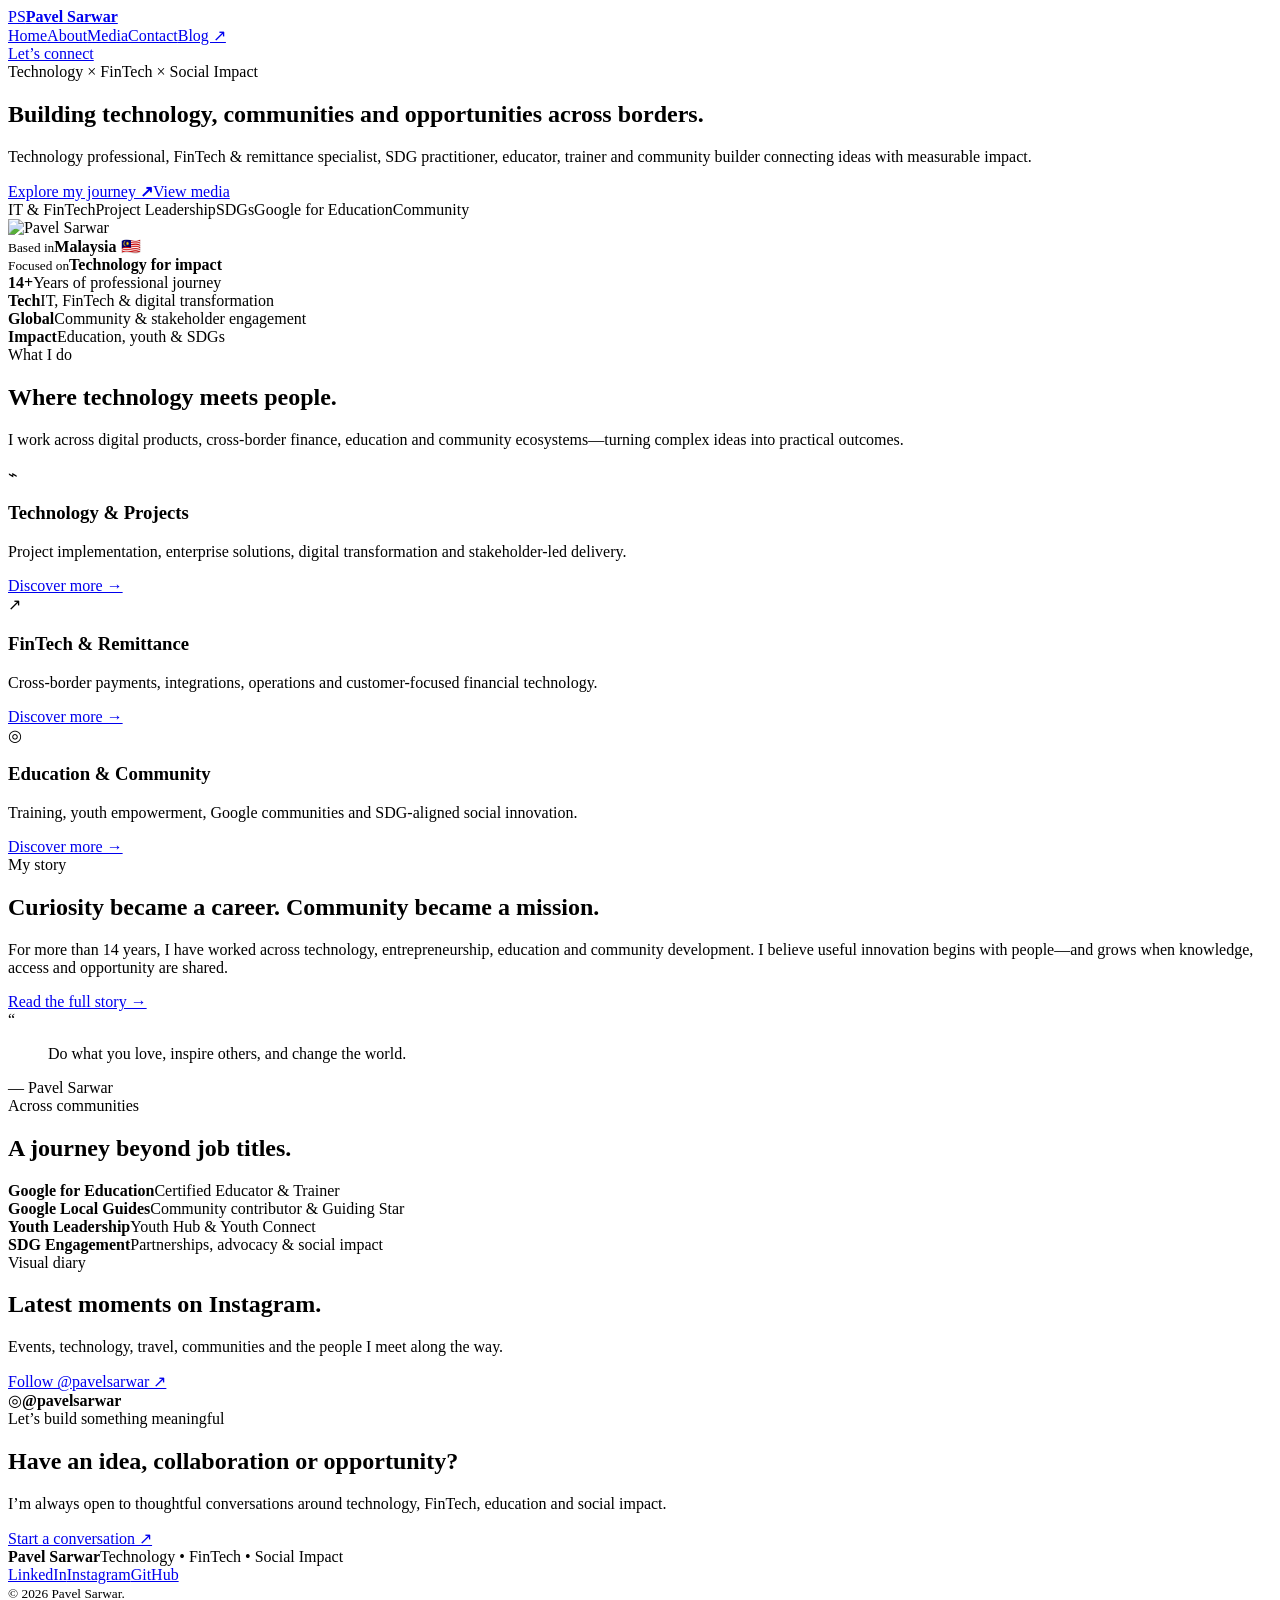
==== index.html @ ccfbad53 "Build modern personal website homepage" ====
<!doctype html><html lang="en"><head><meta charset="utf-8"><meta name="viewport" content="width=device-width,initial-scale=1,viewport-fit=cover"><meta name="theme-color" content="#07111f"><title>Pavel Sarwar — Technology, FinTech & Social Impact</title><meta name="description" content="Pavel Sarwar — technology professional, FinTech and remittance specialist, SDG practitioner, educator, trainer and community builder."><link rel="manifest" href="manifest.webmanifest"><link rel="stylesheet" href="assets/style.css"><link rel="preconnect" href="https://fonts.googleapis.com"><link rel="preconnect" href="https://fonts.gstatic.com" crossorigin><link href="https://fonts.googleapis.com/css2?family=Inter:wght@400;500;600;700;800&family=Space+Grotesk:wght@500;600;700&display=swap" rel="stylesheet"></head><body><div class="orb orb-a"></div><div class="orb orb-b"></div><header class="topbar"><a class="brand" href="index.html"><span>PS</span><b>Pavel Sarwar</b></a><nav class="desktop-nav"><a class="active" href="index.html">Home</a><a href="about.html">About</a><a href="media.html">Media</a><a href="contact.html">Contact</a><a target="_blank" rel="noreferrer" href="https://www.localguidesconnect.com/t5/user/viewprofilepage/user-id/323">Blog ↗</a></nav><a class="mini-cta" href="contact.html">Let’s connect</a></header><main><section class="hero wrap"><div class="hero-copy"><div class="eyebrow"><i></i> Technology × FinTech × Social Impact</div><h1>Building technology, <span>communities</span> and opportunities across borders.</h1><p class="lead">Technology professional, FinTech & remittance specialist, SDG practitioner, educator, trainer and community builder connecting ideas with measurable impact.</p><div class="hero-actions"><a class="btn primary" href="about.html">Explore my journey <b>↗</b></a><a class="btn ghost" href="media.html">View media</a></div><div class="chips"><span>IT & FinTech</span><span>Project Leadership</span><span>SDGs</span><span>Google for Education</span><span>Community</span></div></div><div class="hero-visual"><div class="photo-shell"><img src="https://www.pavelsarwar.com/wp-content/uploads/2025/06/Pavel.png" alt="Pavel Sarwar"><div class="float-card fc-one"><small>Based in</small><strong>Malaysia 🇲🇾</strong></div><div class="float-card fc-two"><small>Focused on</small><strong>Technology for impact</strong></div></div></div></section><section class="stats wrap reveal"><div><strong>14+</strong><span>Years of professional journey</span></div><div><strong>Tech</strong><span>IT, FinTech & digital transformation</span></div><div><strong>Global</strong><span>Community & stakeholder engagement</span></div><div><strong>Impact</strong><span>Education, youth & SDGs</span></div></section><section class="section wrap reveal"><div class="section-head"><div><span class="kicker">What I do</span><h2>Where technology meets people.</h2></div><p>I work across digital products, cross-border finance, education and community ecosystems—turning complex ideas into practical outcomes.</p></div><div class="cards"><article class="card"><div class="icon">⌁</div><h3>Technology & Projects</h3><p>Project implementation, enterprise solutions, digital transformation and stakeholder-led delivery.</p><a href="about.html">Discover more →</a></article><article class="card"><div class="icon">↗</div><h3>FinTech & Remittance</h3><p>Cross-border payments, integrations, operations and customer-focused financial technology.</p><a href="about.html">Discover more →</a></article><article class="card"><div class="icon">◎</div><h3>Education & Community</h3><p>Training, youth empowerment, Google communities and SDG-aligned social innovation.</p><a href="about.html">Discover more →</a></article></div></section><section class="section split wrap reveal"><div class="story-card"><span class="kicker">My story</span><h2>Curiosity became a career. Community became a mission.</h2><p>For more than 14 years, I have worked across technology, entrepreneurship, education and community development. I believe useful innovation begins with people—and grows when knowledge, access and opportunity are shared.</p><a class="text-link" href="about.html">Read the full story →</a></div><div class="quote-card"><div class="quote-mark">“</div><blockquote>Do what you love, inspire others, and change the world.</blockquote><span>— Pavel Sarwar</span></div></section><section class="section wrap reveal"><div class="section-head"><div><span class="kicker">Across communities</span><h2>A journey beyond job titles.</h2></div></div><div class="journey-grid"><div><b>Google for Education</b><span>Certified Educator & Trainer</span></div><div><b>Google Local Guides</b><span>Community contributor & Guiding Star</span></div><div><b>Youth Leadership</b><span>Youth Hub & Youth Connect</span></div><div><b>SDG Engagement</b><span>Partnerships, advocacy & social impact</span></div></div></section><section class="section wrap reveal"><div class="instagram-card"><div><span class="kicker">Visual diary</span><h2>Latest moments on Instagram.</h2><p>Events, technology, travel, communities and the people I meet along the way.</p><a class="btn primary" target="_blank" rel="noreferrer" href="https://www.instagram.com/pavelsarwar/">Follow @pavelsarwar ↗</a></div><div class="ig-art"><span>◎</span><strong>@pavelsarwar</strong></div></div></section><section class="cta wrap reveal"><span class="kicker">Let’s build something meaningful</span><h2>Have an idea, collaboration or opportunity?</h2><p>I’m always open to thoughtful conversations around technology, FinTech, education and social impact.</p><a class="btn light" href="contact.html">Start a conversation ↗</a></section></main><footer><div class="wrap footer-inner"><div><b>Pavel Sarwar</b><span>Technology • FinTech • Social Impact</span></div><div class="socials"><a href="https://www.linkedin.com/in/pavelsarwar" target="_blank">LinkedIn</a><a href="https://www.instagram.com/pavelsarwar/" target="_blank">Instagram</a><a href="https://github.com/pavelsarwar" target="_blank">GitHub</a></div><small>© <span id="year"></span> Pavel Sarwar.</small></div></footer><nav class="mobile-nav"><a class="active" href="index.html"><span>⌂</span>Home</a><a href="about.html"><span>◉</span>About</a><a href="media.html"><span>▦</span>Media</a><a href="contact.html"><span>✦</span>Contact</a><a target="_blank" href="https://www.localguidesconnect.com/t5/user/viewprofilepage/user-id/323"><span>↗</span>Blog</a></nav><script src="assets/app.js"></script></body></html>
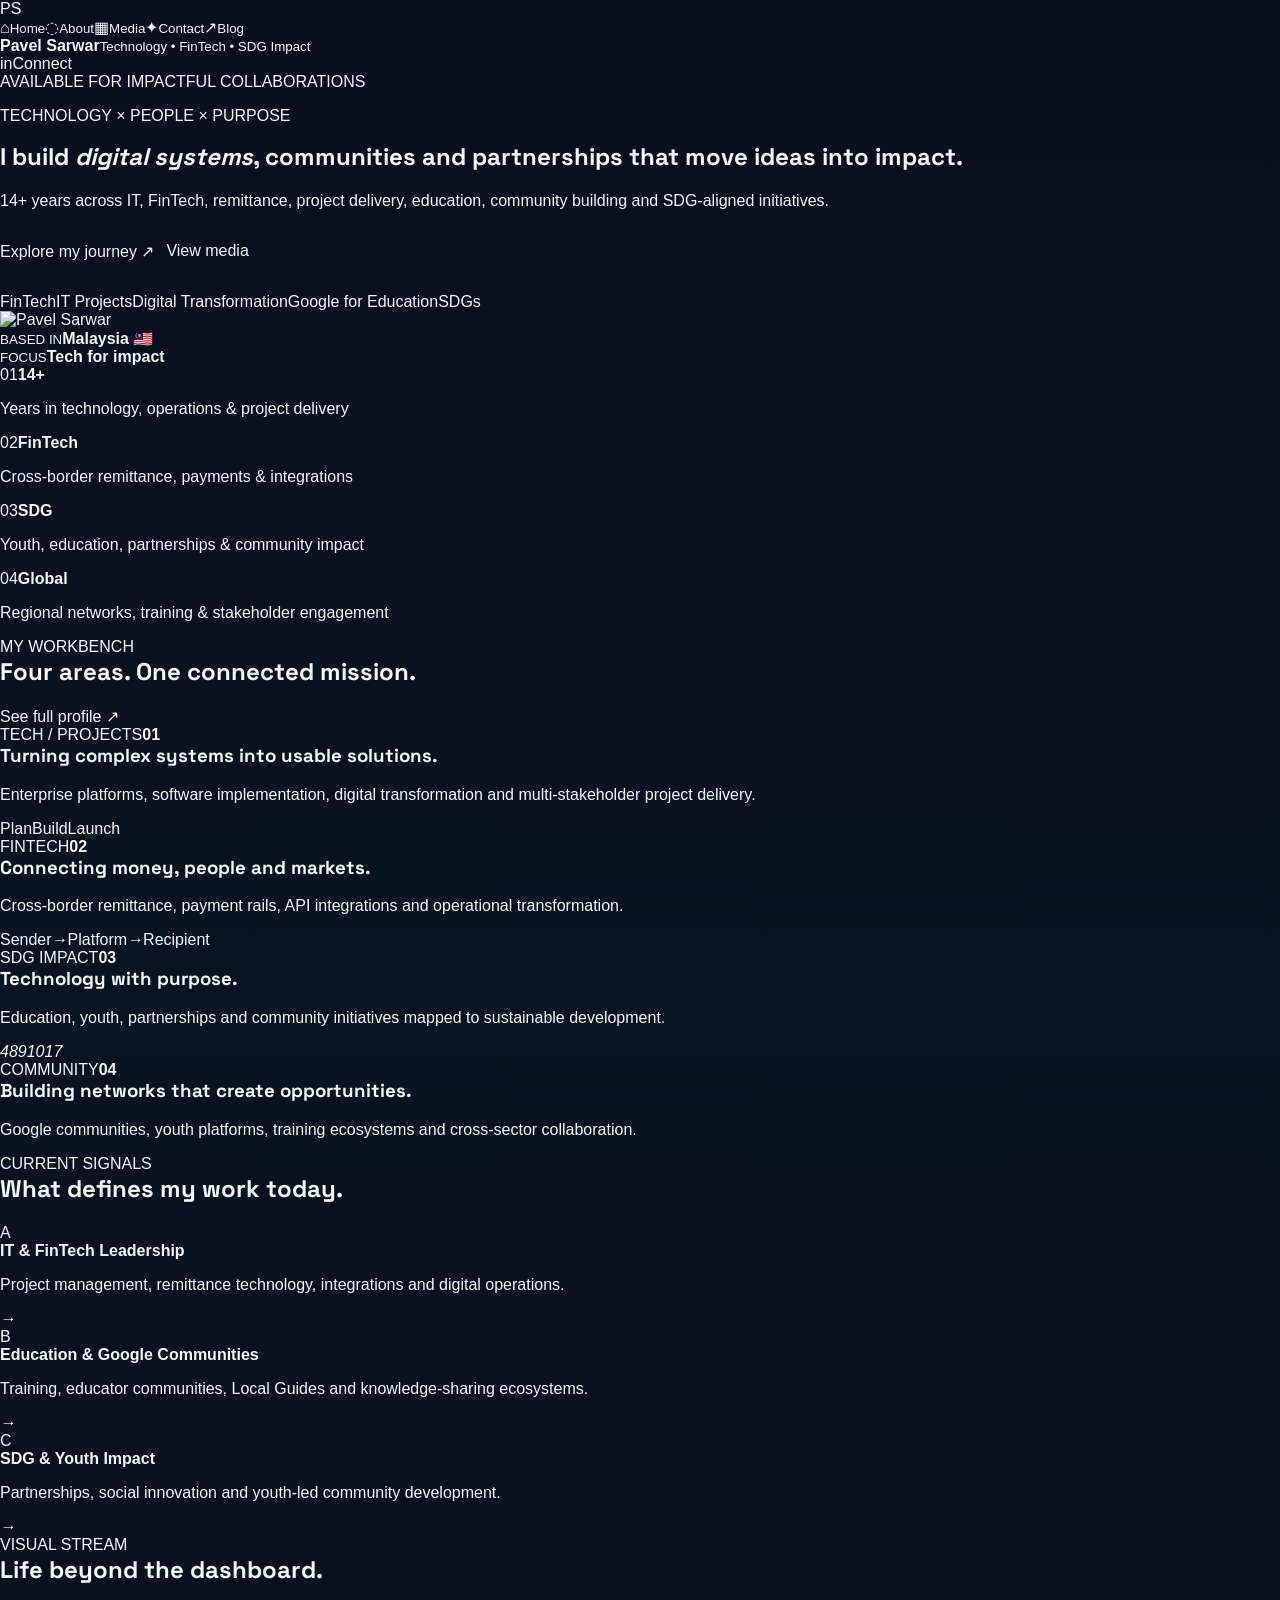
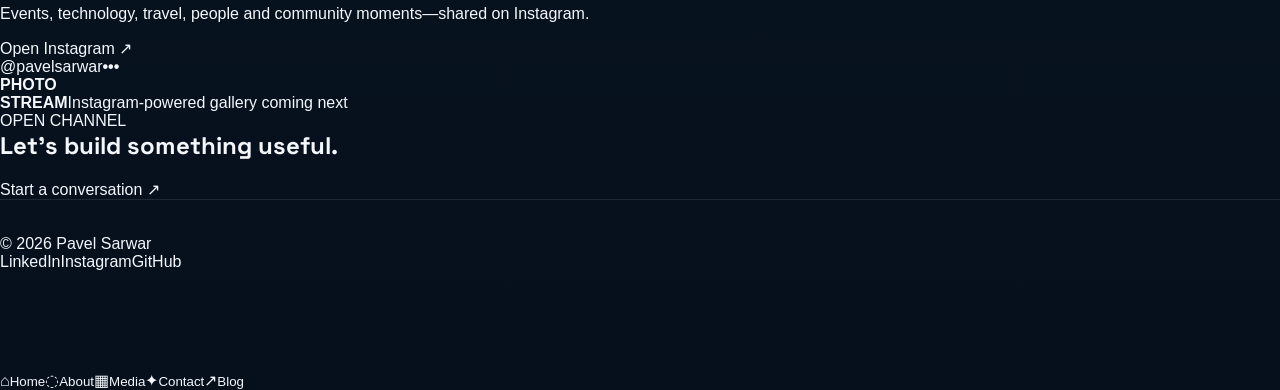
==== commit 3e4d3d32: "Redesign homepage with clean tech app UI and SDG visual system" ====
--- a/index.html
+++ b/index.html
@@ -1 +1 @@
-<!doctype html><html lang="en"><head><meta charset="utf-8"><meta name="viewport" content="width=device-width,initial-scale=1,viewport-fit=cover"><meta name="theme-color" content="#07111f"><title>Pavel Sarwar — Technology, FinTech & Social Impact</title><meta name="description" content="Pavel Sarwar — technology professional, FinTech and remittance specialist, SDG practitioner, educator, trainer and community builder."><link rel="manifest" href="manifest.webmanifest"><link rel="stylesheet" href="assets/style.css"><link rel="preconnect" href="https://fonts.googleapis.com"><link rel="preconnect" href="https://fonts.gstatic.com" crossorigin><link href="https://fonts.googleapis.com/css2?family=Inter:wght@400;500;600;700;800&family=Space+Grotesk:wght@500;600;700&display=swap" rel="stylesheet"></head><body><div class="orb orb-a"></div><div class="orb orb-b"></div><header class="topbar"><a class="brand" href="index.html"><span>PS</span><b>Pavel Sarwar</b></a><nav class="desktop-nav"><a class="active" href="index.html">Home</a><a href="about.html">About</a><a href="media.html">Media</a><a href="contact.html">Contact</a><a target="_blank" rel="noreferrer" href="https://www.localguidesconnect.com/t5/user/viewprofilepage/user-id/323">Blog ↗</a></nav><a class="mini-cta" href="contact.html">Let’s connect</a></header><main><section class="hero wrap"><div class="hero-copy"><div class="eyebrow"><i></i> Technology × FinTech × Social Impact</div><h1>Building technology, <span>communities</span> and opportunities across borders.</h1><p class="lead">Technology professional, FinTech & remittance specialist, SDG practitioner, educator, trainer and community builder connecting ideas with measurable impact.</p><div class="hero-actions"><a class="btn primary" href="about.html">Explore my journey <b>↗</b></a><a class="btn ghost" href="media.html">View media</a></div><div class="chips"><span>IT & FinTech</span><span>Project Leadership</span><span>SDGs</span><span>Google for Education</span><span>Community</span></div></div><div class="hero-visual"><div class="photo-shell"><img src="https://www.pavelsarwar.com/wp-content/uploads/2025/06/Pavel.png" alt="Pavel Sarwar"><div class="float-card fc-one"><small>Based in</small><strong>Malaysia 🇲🇾</strong></div><div class="float-card fc-two"><small>Focused on</small><strong>Technology for impact</strong></div></div></div></section><section class="stats wrap reveal"><div><strong>14+</strong><span>Years of professional journey</span></div><div><strong>Tech</strong><span>IT, FinTech & digital transformation</span></div><div><strong>Global</strong><span>Community & stakeholder engagement</span></div><div><strong>Impact</strong><span>Education, youth & SDGs</span></div></section><section class="section wrap reveal"><div class="section-head"><div><span class="kicker">What I do</span><h2>Where technology meets people.</h2></div><p>I work across digital products, cross-border finance, education and community ecosystems—turning complex ideas into practical outcomes.</p></div><div class="cards"><article class="card"><div class="icon">⌁</div><h3>Technology & Projects</h3><p>Project implementation, enterprise solutions, digital transformation and stakeholder-led delivery.</p><a href="about.html">Discover more →</a></article><article class="card"><div class="icon">↗</div><h3>FinTech & Remittance</h3><p>Cross-border payments, integrations, operations and customer-focused financial technology.</p><a href="about.html">Discover more →</a></article><article class="card"><div class="icon">◎</div><h3>Education & Community</h3><p>Training, youth empowerment, Google communities and SDG-aligned social innovation.</p><a href="about.html">Discover more →</a></article></div></section><section class="section split wrap reveal"><div class="story-card"><span class="kicker">My story</span><h2>Curiosity became a career. Community became a mission.</h2><p>For more than 14 years, I have worked across technology, entrepreneurship, education and community development. I believe useful innovation begins with people—and grows when knowledge, access and opportunity are shared.</p><a class="text-link" href="about.html">Read the full story →</a></div><div class="quote-card"><div class="quote-mark">“</div><blockquote>Do what you love, inspire others, and change the world.</blockquote><span>— Pavel Sarwar</span></div></section><section class="section wrap reveal"><div class="section-head"><div><span class="kicker">Across communities</span><h2>A journey beyond job titles.</h2></div></div><div class="journey-grid"><div><b>Google for Education</b><span>Certified Educator & Trainer</span></div><div><b>Google Local Guides</b><span>Community contributor & Guiding Star</span></div><div><b>Youth Leadership</b><span>Youth Hub & Youth Connect</span></div><div><b>SDG Engagement</b><span>Partnerships, advocacy & social impact</span></div></div></section><section class="section wrap reveal"><div class="instagram-card"><div><span class="kicker">Visual diary</span><h2>Latest moments on Instagram.</h2><p>Events, technology, travel, communities and the people I meet along the way.</p><a class="btn primary" target="_blank" rel="noreferrer" href="https://www.instagram.com/pavelsarwar/">Follow @pavelsarwar ↗</a></div><div class="ig-art"><span>◎</span><strong>@pavelsarwar</strong></div></div></section><section class="cta wrap reveal"><span class="kicker">Let’s build something meaningful</span><h2>Have an idea, collaboration or opportunity?</h2><p>I’m always open to thoughtful conversations around technology, FinTech, education and social impact.</p><a class="btn light" href="contact.html">Start a conversation ↗</a></section></main><footer><div class="wrap footer-inner"><div><b>Pavel Sarwar</b><span>Technology • FinTech • Social Impact</span></div><div class="socials"><a href="https://www.linkedin.com/in/pavelsarwar" target="_blank">LinkedIn</a><a href="https://www.instagram.com/pavelsarwar/" target="_blank">Instagram</a><a href="https://github.com/pavelsarwar" target="_blank">GitHub</a></div><small>© <span id="year"></span> Pavel Sarwar.</small></div></footer><nav class="mobile-nav"><a class="active" href="index.html"><span>⌂</span>Home</a><a href="about.html"><span>◉</span>About</a><a href="media.html"><span>▦</span>Media</a><a href="contact.html"><span>✦</span>Contact</a><a target="_blank" href="https://www.localguidesconnect.com/t5/user/viewprofilepage/user-id/323"><span>↗</span>Blog</a></nav><script src="assets/app.js"></script></body></html>
+<!doctype html><html lang="en"><head><meta charset="utf-8"><meta name="viewport" content="width=device-width,initial-scale=1,viewport-fit=cover"><meta name="theme-color" content="#f7f9fc"><title>Pavel Sarwar — Tech, FinTech & SDG Impact</title><meta name="description" content="Pavel Sarwar — technology, FinTech, project leadership, education and SDG-driven social impact."><link rel="manifest" href="manifest.webmanifest"><link rel="stylesheet" href="assets/style.css"><link rel="preconnect" href="https://fonts.googleapis.com"><link rel="preconnect" href="https://fonts.gstatic.com" crossorigin><link href="https://fonts.googleapis.com/css2?family=Manrope:wght@400;500;600;700;800&family=Space+Grotesk:wght@500;600;700&display=swap" rel="stylesheet"></head><body><div class="app-shell"><aside class="side-rail"><a class="brandmark" href="index.html"><span>PS</span></a><nav><a class="active" href="index.html">⌂<small>Home</small></a><a href="about.html">◌<small>About</small></a><a href="media.html">▦<small>Media</small></a><a href="contact.html">✦<small>Contact</small></a><a target="_blank" href="https://www.localguidesconnect.com/t5/user/viewprofilepage/user-id/323">↗<small>Blog</small></a></nav></aside><main class="dashboard"><header class="app-header"><div><span class="status-dot"></span><b>Pavel Sarwar</b><small>Technology • FinTech • SDG Impact</small></div><div class="header-actions"><a href="https://www.linkedin.com/in/pavelsarwar" target="_blank">in</a><a href="contact.html" class="connect-btn">Connect</a></div></header><section class="hero-grid"><div class="hero-panel"><div class="signal-row"><span>AVAILABLE FOR IMPACTFUL COLLABORATIONS</span><i></i></div><p class="micro-label">TECHNOLOGY × PEOPLE × PURPOSE</p><h1>I build <em>digital systems</em>, communities and partnerships that move ideas into impact.</h1><p class="hero-copy">14+ years across IT, FinTech, remittance, project delivery, education, community building and SDG-aligned initiatives.</p><div class="hero-actions"><a class="button dark" href="about.html">Explore my journey <span>↗</span></a><a class="button soft" href="media.html">View media</a></div><div class="tag-row"><span>FinTech</span><span>IT Projects</span><span>Digital Transformation</span><span>Google for Education</span><span>SDGs</span></div></div><div class="profile-panel"><div class="profile-photo"><img src="https://www.pavelsarwar.com/wp-content/uploads/2025/06/Pavel.png" alt="Pavel Sarwar"></div><div class="profile-meta"><div><small>BASED IN</small><b>Malaysia 🇲🇾</b></div><div><small>FOCUS</small><b>Tech for impact</b></div></div></div></section><section class="metrics-grid"><article><span class="metric-icon">01</span><strong>14+</strong><p>Years in technology, operations & project delivery</p></article><article><span class="metric-icon">02</span><strong>FinTech</strong><p>Cross-border remittance, payments & integrations</p></article><article><span class="metric-icon">03</span><strong>SDG</strong><p>Youth, education, partnerships & community impact</p></article><article><span class="metric-icon">04</span><strong>Global</strong><p>Regional networks, training & stakeholder engagement</p></article></section><section class="workbench"><div class="section-title"><div><span class="tiny">MY WORKBENCH</span><h2>Four areas. One connected mission.</h2></div><a href="about.html">See full profile ↗</a></div><div class="bento"><article class="bento-card tech"><div class="card-top"><span>TECH / PROJECTS</span><b>01</b></div><h3>Turning complex systems into usable solutions.</h3><p>Enterprise platforms, software implementation, digital transformation and multi-stakeholder project delivery.</p><div class="mini-ui"><span>Plan</span><i></i><span>Build</span><i></i><span>Launch</span></div></article><article class="bento-card fintech"><div class="card-top"><span>FINTECH</span><b>02</b></div><h3>Connecting money, people and markets.</h3><p>Cross-border remittance, payment rails, API integrations and operational transformation.</p><div class="flow"><span>Sender</span><i>→</i><span>Platform</span><i>→</i><span>Recipient</span></div></article><article class="bento-card sdg"><div class="card-top"><span>SDG IMPACT</span><b>03</b></div><h3>Technology with purpose.</h3><p>Education, youth, partnerships and community initiatives mapped to sustainable development.</p><div class="sdg-strip"><i>4</i><i>8</i><i>9</i><i>10</i><i>17</i></div></article><article class="bento-card community"><div class="card-top"><span>COMMUNITY</span><b>04</b></div><h3>Building networks that create opportunities.</h3><p>Google communities, youth platforms, training ecosystems and cross-sector collaboration.</p><div class="people-dots"><i></i><i></i><i></i><i></i><i></i></div></article></div></section><section class="journey-board"><div class="section-title"><div><span class="tiny">CURRENT SIGNALS</span><h2>What defines my work today.</h2></div></div><div class="signal-list"><div><span class="signal-no">A</span><div><b>IT & FinTech Leadership</b><p>Project management, remittance technology, integrations and digital operations.</p></div><em>→</em></div><div><span class="signal-no">B</span><div><b>Education & Google Communities</b><p>Training, educator communities, Local Guides and knowledge-sharing ecosystems.</p></div><em>→</em></div><div><span class="signal-no">C</span><div><b>SDG & Youth Impact</b><p>Partnerships, social innovation and youth-led community development.</p></div><em>→</em></div></div></section><section class="social-board"><div><span class="tiny">VISUAL STREAM</span><h2>Life beyond the dashboard.</h2><p>Events, technology, travel, people and community moments—shared on Instagram.</p><a class="button dark" href="https://www.instagram.com/pavelsarwar/" target="_blank">Open Instagram ↗</a></div><div class="social-device"><div class="device-top"><i></i><span>@pavelsarwar</span><b>•••</b></div><div class="device-screen"><strong>PHOTO<br>STREAM</strong><span>Instagram-powered gallery coming next</span></div></div></section><section class="contact-banner"><div><span class="tiny">OPEN CHANNEL</span><h2>Let’s build something useful.</h2></div><a href="contact.html">Start a conversation <span>↗</span></a></section><footer><span>© <span id="year"></span> Pavel Sarwar</span><div><a href="https://www.linkedin.com/in/pavelsarwar" target="_blank">LinkedIn</a><a href="https://www.instagram.com/pavelsarwar/" target="_blank">Instagram</a><a href="https://github.com/pavelsarwar" target="_blank">GitHub</a></div></footer></main><nav class="mobile-tabbar"><a class="active" href="index.html"><span>⌂</span><small>Home</small></a><a href="about.html"><span>◌</span><small>About</small></a><a href="media.html"><span>▦</span><small>Media</small></a><a href="contact.html"><span>✦</span><small>Contact</small></a><a target="_blank" href="https://www.localguidesconnect.com/t5/user/viewprofilepage/user-id/323"><span>↗</span><small>Blog</small></a></nav></div><script src="assets/app.js"></script></body></html>
--- a/assets/style.css
+++ b/assets/style.css
@@ -0,0 +1 @@
+:root{--bg:#06101c;--text:#f4f8fc;--muted:#9bb0c3;--line:rgba(255,255,255,.1);--accent:#5eead4;--accent2:#60a5fa;--card:rgba(12,28,45,.72);--max:1180px}*{box-sizing:border-box}html{scroll-behavior:smooth}body{margin:0;background:linear-gradient(180deg,#06101c 0%,#071421 50%,#06101c 100%);color:var(--text);font-family:Inter,sans-serif;overflow-x:hidden}a{color:inherit;text-decoration:none}img{max-width:100%;display:block}.wrap{width:min(calc(100% - 40px),var(--max));margin:auto}.orb{position:fixed;width:420px;height:420px;border-radius:50%;filter:blur(90px);opacity:.16;z-index:-1}.orb-a{background:#22d3ee;top:-180px;right:-100px}.orb-b{background:#8b5cf6;bottom:5%;left:-220px}.topbar{height:82px;width:min(calc(100% - 40px),1240px);margin:auto;display:flex;align-items:center;justify-content:space-between;position:relative;z-index:10}.brand{display:flex;align-items:center;gap:12px}.brand span{width:38px;height:38px;border-radius:12px;background:linear-gradient(135deg,var(--accent),var(--accent2));display:grid;place-items:center;color:#03111c;font-weight:800}.brand b{font-family:'Space Grotesk';font-size:17px}.desktop-nav{display:flex;gap:30px;color:#b8c7d5;font-size:14px}.desktop-nav a{padding:10px 0;position:relative}.desktop-nav a:after{content:'';position:absolute;left:0;bottom:2px;height:2px;width:0;background:var(--accent);transition:.25s}.desktop-nav a:hover:after,.desktop-nav a.active:after{width:100%}.desktop-nav a.active{color:#fff}.mini-cta{border:1px solid var(--line);padding:11px 16px;border-radius:14px;background:rgba(255,255,255,.04);font-size:14px}.hero{min-height:700px;display:grid;grid-template-columns:1.05fr .95fr;align-items:center;gap:70px;padding:70px 0 90px}.eyebrow,.kicker{color:var(--accent);font-size:12px;text-transform:uppercase;letter-spacing:.14em;font-weight:700}.eyebrow{display:flex;align-items:center;gap:9px}.eyebrow i{width:6px;height:6px;background:var(--accent);border-radius:50%;box-shadow:0 0 16px var(--accent)}h1,h2,h3{font-family:'Space Grotesk',sans-serif;margin-top:0}.hero h1,.page-hero h1{font-size:clamp(46px,6vw,78px);line-height:.98;letter-spacing:-.055em;margin:22px 0 24px;max-width:820px}.hero h1 span,.page-hero h1 span{background:linear-gradient(90deg,var(--accent),var(--accent2));-webkit-background-clip:text;color:transparent}.lead,.page-hero p{font-size:18px;line-height:1.75;color:var(--muted);max-width:690px}.hero-actions{display:flex;gap:12px;margin:32px 0}.btn{display:inline-flex;align-items:center;justify-content:center;gap:10px;padding:14px 20px;border-radius:14px;font-weight:700;font-size:14px;transition:.25s}.btn:hover{transform:translateY(-2px)}.primary{background:linear-gradient(135deg,var(--accent),#67e8f9);color:#05202a}.ghost{border:1px solid var(--line);background:rgba(255,255,255,.035)}.light{background:#fff;color:#07111f}.chips{display:flex;flex-wrap:wrap;gap:8px}.chips span{border:1px solid var(--line);border-radius:99px;padding:8px 11px;color:#b8c7d5;font-size:11px;background:rgba(255,255,255,.025)}.hero-visual{display:flex;justify-content:center}.photo-shell{width:min(100%,480px);height:560px;position:relative;border-radius:38px;padding:1px;background:linear-gradient(145deg,rgba(94,234,212,.7),rgba(96,165,250,.08),rgba(255,255,255,.18));box-shadow:0 40px 100px rgba(0,0,0,.35)}.photo-shell:before{content:'';position:absolute;inset:1px;border-radius:37px;background:linear-gradient(160deg,#10263b,#081421);z-index:0}.photo-shell img{width:100%;height:100%;object-fit:cover;object-position:center top;border-radius:37px;position:relative;z-index:1}.float-card{position:absolute;z-index:3;padding:13px 15px;border-radius:16px;background:rgba(5,17,29,.85);backdrop-filter:blur(14px);border:1px solid var(--line);box-shadow:0 14px 30px rgba(0,0,0,.28)}.float-card small{display:block;color:var(--muted);font-size:10px;margin-bottom:4px}.float-card strong{font-size:12px}.fc-one{left:-36px;bottom:70px}.fc-two{right:-42px;top:78px}.stats{display:grid;grid-template-columns:repeat(4,1fr);border:1px solid var(--line);border-radius:22px;background:rgba(255,255,255,.025);overflow:hidden}.stats div{padding:24px;border-right:1px solid var(--line)}.stats div:last-child{border:0}.stats strong{font-family:'Space Grotesk';font-size:25px;display:block}.stats span{color:var(--muted);font-size:11px;line-height:1.4}.section{padding:105px 0}.section-head{display:flex;justify-content:space-between;align-items:end;gap:40px;margin-bottom:40px}.section-head h2,.story-card h2,.instagram-card h2,.cta h2,.contact-card h2{font-size:clamp(32px,4vw,52px);letter-spacing:-.04em;margin:10px 0 0}.section-head p{max-width:430px;color:var(--muted);line-height:1.7}.cards{display:grid;grid-template-columns:repeat(3,1fr);gap:16px}.card,.story-card,.quote-card,.highlight,.contact-card,.quote-panel{border:1px solid var(--line);background:var(--card);backdrop-filter:blur(14px);border-radius:24px;padding:30px}.card{min-height:280px;transition:.3s}.card:hover{transform:translateY(-5px);border-color:rgba(94,234,212,.35)}.icon{width:46px;height:46px;border-radius:14px;background:rgba(94,234,212,.09);display:grid;place-items:center;color:var(--accent);font-size:22px}.card h3{font-size:22px;margin:40px 0 12px}.card p,.story-card p,.highlight p,.contact-card p{color:var(--muted);line-height:1.7}.card a,.text-link{display:inline-block;margin-top:15px;color:var(--accent);font-weight:700;font-size:13px}.split{display:grid;grid-template-columns:1.35fr .65fr;gap:16px;padding-top:30px}.story-card{padding:45px}.quote-card{display:flex;flex-direction:column;justify-content:center}.quote-mark{font-family:Georgia;font-size:80px;color:var(--accent);height:55px}.quote-card blockquote,.quote-panel blockquote{font-family:'Space Grotesk';font-size:25px;line-height:1.35;margin:20px 0}.quote-card span,.quote-panel small{color:var(--muted)}.journey-grid{display:grid;grid-template-columns:repeat(2,1fr);gap:12px}.journey-grid div{border-bottom:1px solid var(--line);padding:25px 4px;display:flex;justify-content:space-between;gap:20px}.journey-grid span{color:var(--muted);font-size:13px}.instagram-card,.media-feature{border:1px solid rgba(94,234,212,.2);border-radius:30px;padding:48px;background:linear-gradient(135deg,rgba(94,234,212,.08),rgba(96,165,250,.04));display:grid;grid-template-columns:1.2fr .8fr;align-items:center;gap:30px}.instagram-card p,.media-feature p{color:var(--muted);line-height:1.7;max-width:560px}.ig-art{min-height:230px;border-radius:24px;background:radial-gradient(circle at 30% 20%,rgba(94,234,212,.18),transparent 45%),#081725;border:1px solid var(--line);display:grid;place-content:center;text-align:center;gap:12px}.ig-art span{font-size:54px;color:var(--accent)}.ig-art strong{font-family:'Space Grotesk'}.cta{margin-bottom:100px;border-radius:32px;text-align:center;padding:75px 30px;background:linear-gradient(135deg,#0f766e,#164e63 55%,#1e3a8a);box-shadow:0 30px 100px rgba(0,0,0,.28)}.cta p{color:#d3e5ea;max-width:640px;margin:0 auto 28px;line-height:1.7}.cta .kicker{color:#c7fff8}footer{border-top:1px solid var(--line);padding:35px 0 100px}.footer-inner{display:flex;align-items:center;justify-content:space-between;gap:30px}.footer-inner div:first-child{display:flex;flex-direction:column;gap:5px}.footer-inner span,footer small{color:var(--muted);font-size:11px}.socials{display:flex;gap:20px;font-size:12px}.mobile-nav{display:none}.subpage{padding-top:70px}.page-hero{padding:70px 0 100px}.page-hero p{max-width:760px}.about-grid{display:grid;grid-template-columns:.7fr 1.3fr;gap:50px;align-items:center}.about-photo{border:1px solid var(--line);border-radius:28px;overflow:hidden;background:#0b1b2b}.about-photo img{width:100%;height:500px;object-fit:cover;object-position:top}.prose h2{font-size:40px;letter-spacing:-.04em}.prose p{font-size:16px;color:var(--muted);line-height:1.85}.timeline{border-top:1px solid var(--line)}.timeline>div{display:grid;grid-template-columns:90px 1fr;padding:30px 0;border-bottom:1px solid var(--line)}.timeline>div>span{color:var(--accent);font-family:'Space Grotesk'}.timeline h3{font-size:24px;margin-bottom:8px}.timeline p{color:var(--muted);line-height:1.6;margin:0}.highlight{padding:45px}.highlight h2{font-size:35px}.press-grid{display:grid;grid-template-columns:repeat(3,1fr);gap:15px}.press-grid a{border:1px solid var(--line);border-radius:20px;padding:28px;min-height:150px;display:flex;flex-direction:column;justify-content:space-between;background:rgba(255,255,255,.025);transition:.25s}.press-grid a:hover{border-color:rgba(94,234,212,.4);transform:translateY(-3px)}.press-grid span{color:var(--muted);font-size:12px}.contact-grid{display:grid;grid-template-columns:1.2fr .8fr;gap:16px;margin-bottom:120px}.contact-card,.quote-panel{padding:44px}.contact-links{display:grid;gap:10px;margin-top:30px}.contact-links a{border:1px solid var(--line);border-radius:16px;padding:17px;display:flex;justify-content:space-between;gap:20px}.contact-links span{color:var(--muted);font-size:12px}.quote-panel{display:flex;flex-direction:column;justify-content:center}.quote-panel>span{font-size:70px;color:var(--accent);height:50px}.reveal{opacity:0;transform:translateY(18px);transition:.7s ease}.reveal.visible{opacity:1;transform:none}@media(max-width:900px){.desktop-nav,.mini-cta{display:none}.topbar{height:70px}.hero{grid-template-columns:1fr;padding:50px 0 70px;gap:55px;min-height:0}.hero h1,.page-hero h1{font-size:clamp(44px,13vw,62px)}.hero-visual{order:-1}.photo-shell{height:430px;max-width:360px}.fc-one{left:-10px}.fc-two{right:-12px}.stats{grid-template-columns:1fr 1fr}.stats div:nth-child(2){border-right:0}.stats div:nth-child(-n+2){border-bottom:1px solid var(--line)}.section{padding:75px 0}.section-head{display:block}.cards{grid-template-columns:1fr}.split,.instagram-card,.media-feature,.about-grid,.contact-grid{grid-template-columns:1fr}.journey-grid{grid-template-columns:1fr}.about-photo img{height:440px}.press-grid{grid-template-columns:1fr}.footer-inner{align-items:flex-start;flex-direction:column}.socials{display:none}.mobile-nav{position:fixed;display:grid;grid-template-columns:repeat(5,1fr);left:12px;right:12px;bottom:12px;padding:7px;background:rgba(7,17,31,.88);backdrop-filter:blur(20px);border:1px solid var(--line);border-radius:19px;z-index:30;box-shadow:0 15px 40px rgba(0,0,0,.35)}.mobile-nav a{display:flex;flex-direction:column;align-items:center;gap:4px;color:#7f94a8;font-size:9px;padding:7px 0;border-radius:12px}.mobile-nav a span{font-size:17px}.mobile-nav a.active{background:rgba(94,234,212,.1);color:var(--accent)}footer{padding-bottom:120px}.page-hero{padding:55px 0 70px}.subpage{padding-top:10px}}@media(max-width:520px){.wrap,.topbar{width:min(calc(100% - 28px),var(--max))}.hero{padding-top:38px}.hero-copy .lead{font-size:16px}.hero-actions{flex-direction:column}.btn{width:100%}.photo-shell{height:390px}.float-card{display:none}.stats div{padding:18px 15px}.section{padding:62px 0}.story-card,.quote-card,.instagram-card,.media-feature,.contact-card,.quote-panel,.highlight{padding:28px}.journey-grid div{display:block}.journey-grid span{display:block;margin-top:7px}.contact-links a{display:block}.contact-links span{display:block;margin-top:5px}.cta{padding:55px 22px;border-radius:26px}.about-photo img{height:390px}.prose h2{font-size:32px}}
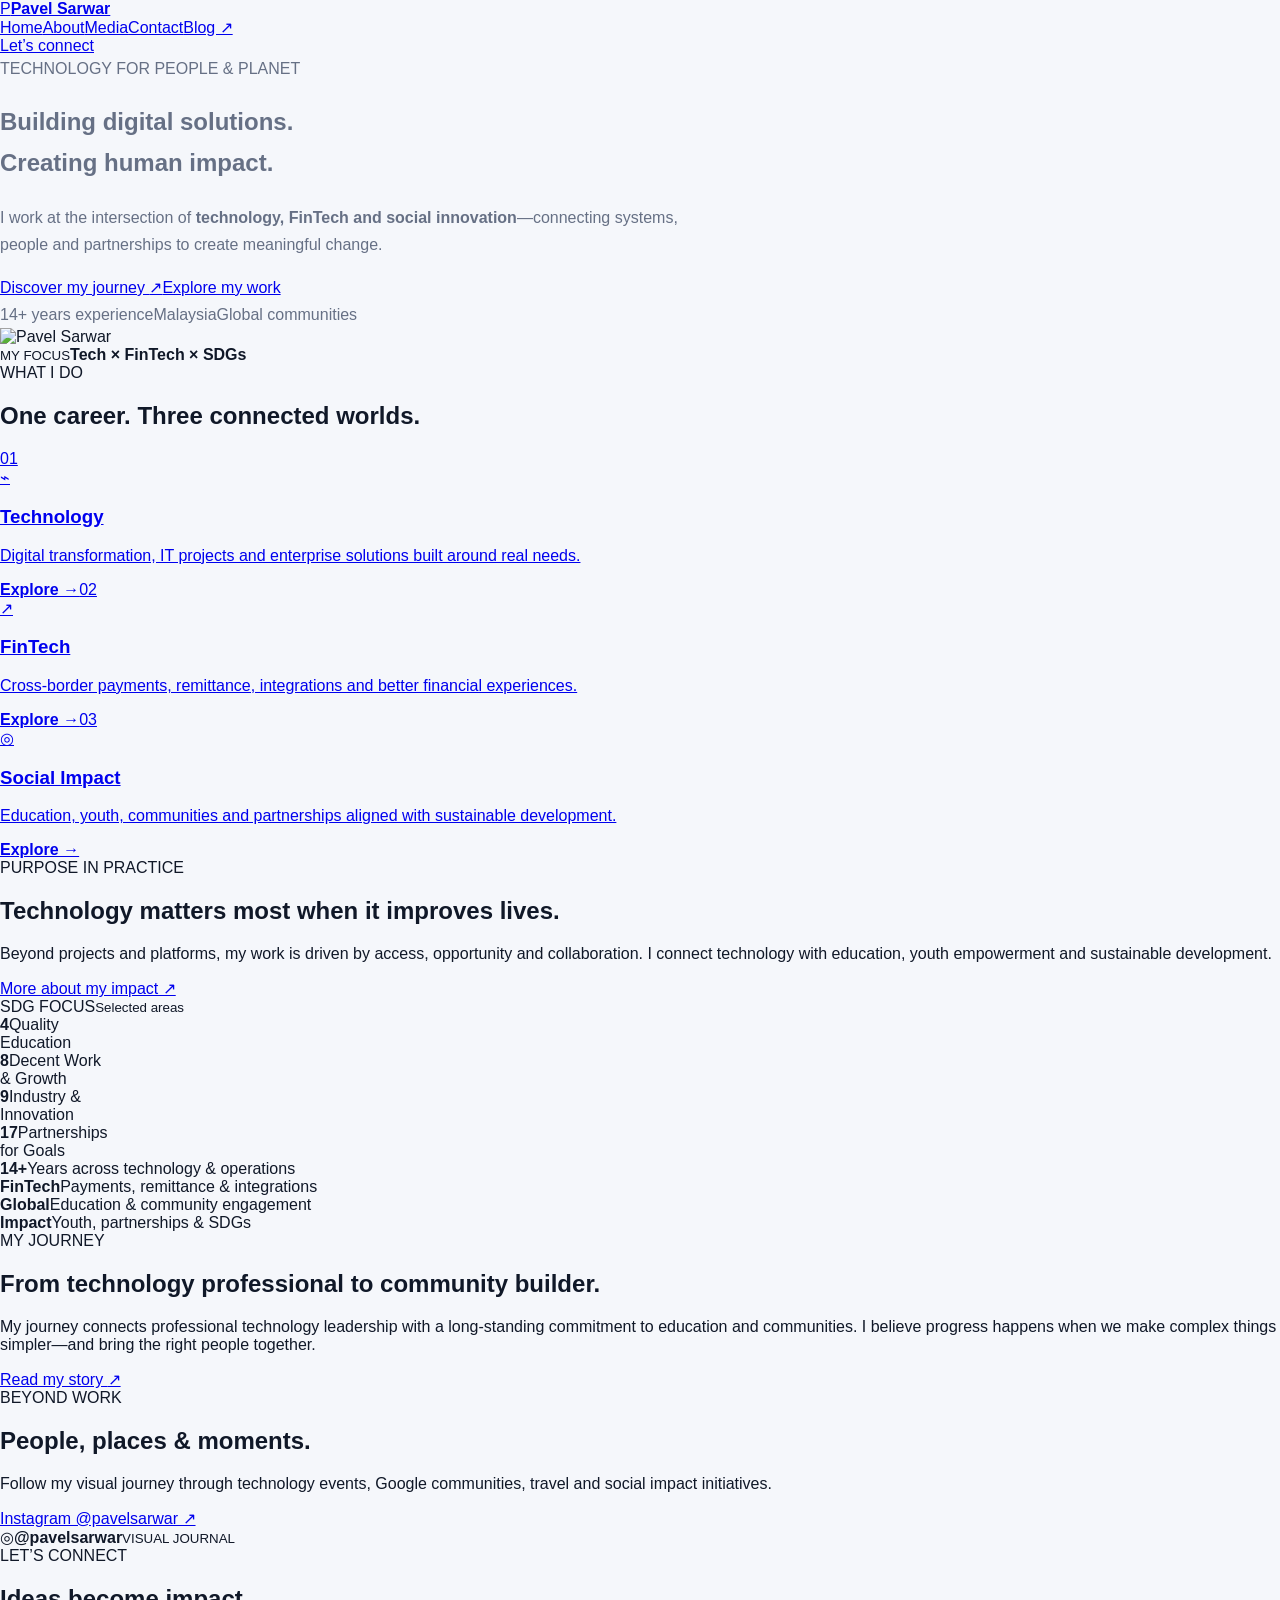
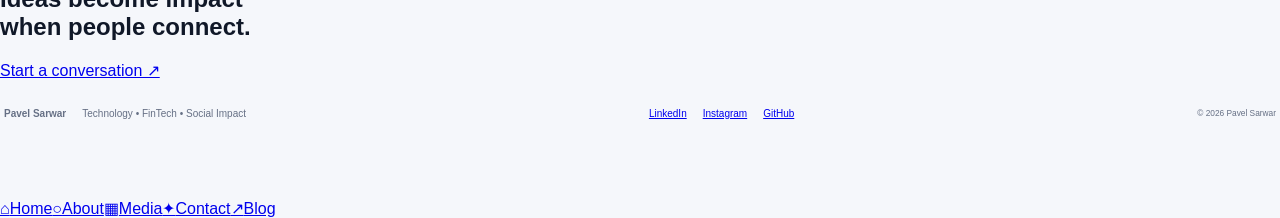
==== commit e77fb5db: "Simplify homepage into premium tech and impact experience" ====
--- a/index.html
+++ b/index.html
@@ -1 +1 @@
-<!doctype html><html lang="en"><head><meta charset="utf-8"><meta name="viewport" content="width=device-width,initial-scale=1,viewport-fit=cover"><meta name="theme-color" content="#f7f9fc"><title>Pavel Sarwar — Tech, FinTech & SDG Impact</title><meta name="description" content="Pavel Sarwar — technology, FinTech, project leadership, education and SDG-driven social impact."><link rel="manifest" href="manifest.webmanifest"><link rel="stylesheet" href="assets/style.css"><link rel="preconnect" href="https://fonts.googleapis.com"><link rel="preconnect" href="https://fonts.gstatic.com" crossorigin><link href="https://fonts.googleapis.com/css2?family=Manrope:wght@400;500;600;700;800&family=Space+Grotesk:wght@500;600;700&display=swap" rel="stylesheet"></head><body><div class="app-shell"><aside class="side-rail"><a class="brandmark" href="index.html"><span>PS</span></a><nav><a class="active" href="index.html">⌂<small>Home</small></a><a href="about.html">◌<small>About</small></a><a href="media.html">▦<small>Media</small></a><a href="contact.html">✦<small>Contact</small></a><a target="_blank" href="https://www.localguidesconnect.com/t5/user/viewprofilepage/user-id/323">↗<small>Blog</small></a></nav></aside><main class="dashboard"><header class="app-header"><div><span class="status-dot"></span><b>Pavel Sarwar</b><small>Technology • FinTech • SDG Impact</small></div><div class="header-actions"><a href="https://www.linkedin.com/in/pavelsarwar" target="_blank">in</a><a href="contact.html" class="connect-btn">Connect</a></div></header><section class="hero-grid"><div class="hero-panel"><div class="signal-row"><span>AVAILABLE FOR IMPACTFUL COLLABORATIONS</span><i></i></div><p class="micro-label">TECHNOLOGY × PEOPLE × PURPOSE</p><h1>I build <em>digital systems</em>, communities and partnerships that move ideas into impact.</h1><p class="hero-copy">14+ years across IT, FinTech, remittance, project delivery, education, community building and SDG-aligned initiatives.</p><div class="hero-actions"><a class="button dark" href="about.html">Explore my journey <span>↗</span></a><a class="button soft" href="media.html">View media</a></div><div class="tag-row"><span>FinTech</span><span>IT Projects</span><span>Digital Transformation</span><span>Google for Education</span><span>SDGs</span></div></div><div class="profile-panel"><div class="profile-photo"><img src="https://www.pavelsarwar.com/wp-content/uploads/2025/06/Pavel.png" alt="Pavel Sarwar"></div><div class="profile-meta"><div><small>BASED IN</small><b>Malaysia 🇲🇾</b></div><div><small>FOCUS</small><b>Tech for impact</b></div></div></div></section><section class="metrics-grid"><article><span class="metric-icon">01</span><strong>14+</strong><p>Years in technology, operations & project delivery</p></article><article><span class="metric-icon">02</span><strong>FinTech</strong><p>Cross-border remittance, payments & integrations</p></article><article><span class="metric-icon">03</span><strong>SDG</strong><p>Youth, education, partnerships & community impact</p></article><article><span class="metric-icon">04</span><strong>Global</strong><p>Regional networks, training & stakeholder engagement</p></article></section><section class="workbench"><div class="section-title"><div><span class="tiny">MY WORKBENCH</span><h2>Four areas. One connected mission.</h2></div><a href="about.html">See full profile ↗</a></div><div class="bento"><article class="bento-card tech"><div class="card-top"><span>TECH / PROJECTS</span><b>01</b></div><h3>Turning complex systems into usable solutions.</h3><p>Enterprise platforms, software implementation, digital transformation and multi-stakeholder project delivery.</p><div class="mini-ui"><span>Plan</span><i></i><span>Build</span><i></i><span>Launch</span></div></article><article class="bento-card fintech"><div class="card-top"><span>FINTECH</span><b>02</b></div><h3>Connecting money, people and markets.</h3><p>Cross-border remittance, payment rails, API integrations and operational transformation.</p><div class="flow"><span>Sender</span><i>→</i><span>Platform</span><i>→</i><span>Recipient</span></div></article><article class="bento-card sdg"><div class="card-top"><span>SDG IMPACT</span><b>03</b></div><h3>Technology with purpose.</h3><p>Education, youth, partnerships and community initiatives mapped to sustainable development.</p><div class="sdg-strip"><i>4</i><i>8</i><i>9</i><i>10</i><i>17</i></div></article><article class="bento-card community"><div class="card-top"><span>COMMUNITY</span><b>04</b></div><h3>Building networks that create opportunities.</h3><p>Google communities, youth platforms, training ecosystems and cross-sector collaboration.</p><div class="people-dots"><i></i><i></i><i></i><i></i><i></i></div></article></div></section><section class="journey-board"><div class="section-title"><div><span class="tiny">CURRENT SIGNALS</span><h2>What defines my work today.</h2></div></div><div class="signal-list"><div><span class="signal-no">A</span><div><b>IT & FinTech Leadership</b><p>Project management, remittance technology, integrations and digital operations.</p></div><em>→</em></div><div><span class="signal-no">B</span><div><b>Education & Google Communities</b><p>Training, educator communities, Local Guides and knowledge-sharing ecosystems.</p></div><em>→</em></div><div><span class="signal-no">C</span><div><b>SDG & Youth Impact</b><p>Partnerships, social innovation and youth-led community development.</p></div><em>→</em></div></div></section><section class="social-board"><div><span class="tiny">VISUAL STREAM</span><h2>Life beyond the dashboard.</h2><p>Events, technology, travel, people and community moments—shared on Instagram.</p><a class="button dark" href="https://www.instagram.com/pavelsarwar/" target="_blank">Open Instagram ↗</a></div><div class="social-device"><div class="device-top"><i></i><span>@pavelsarwar</span><b>•••</b></div><div class="device-screen"><strong>PHOTO<br>STREAM</strong><span>Instagram-powered gallery coming next</span></div></div></section><section class="contact-banner"><div><span class="tiny">OPEN CHANNEL</span><h2>Let’s build something useful.</h2></div><a href="contact.html">Start a conversation <span>↗</span></a></section><footer><span>© <span id="year"></span> Pavel Sarwar</span><div><a href="https://www.linkedin.com/in/pavelsarwar" target="_blank">LinkedIn</a><a href="https://www.instagram.com/pavelsarwar/" target="_blank">Instagram</a><a href="https://github.com/pavelsarwar" target="_blank">GitHub</a></div></footer></main><nav class="mobile-tabbar"><a class="active" href="index.html"><span>⌂</span><small>Home</small></a><a href="about.html"><span>◌</span><small>About</small></a><a href="media.html"><span>▦</span><small>Media</small></a><a href="contact.html"><span>✦</span><small>Contact</small></a><a target="_blank" href="https://www.localguidesconnect.com/t5/user/viewprofilepage/user-id/323"><span>↗</span><small>Blog</small></a></nav></div><script src="assets/app.js"></script></body></html>+<!doctype html><html lang="en"><head><meta charset="utf-8"><meta name="viewport" content="width=device-width,initial-scale=1,viewport-fit=cover"><meta name="theme-color" content="#ffffff"><title>Pavel Sarwar — Technology for Impact</title><meta name="description" content="Pavel Sarwar — technology, FinTech, project leadership, education and SDG-driven social impact."><link rel="manifest" href="manifest.webmanifest"><link rel="stylesheet" href="assets/style.css"><link rel="preconnect" href="https://fonts.googleapis.com"><link rel="preconnect" href="https://fonts.gstatic.com" crossorigin><link href="https://fonts.googleapis.com/css2?family=DM+Sans:wght@400;500;600;700&family=Plus+Jakarta+Sans:wght@500;600;700;800&display=swap" rel="stylesheet"></head><body><header class="nav"><a class="logo" href="index.html"><span>P</span><b>Pavel Sarwar</b></a><nav><a class="active" href="index.html">Home</a><a href="about.html">About</a><a href="media.html">Media</a><a href="contact.html">Contact</a><a target="_blank" href="https://www.localguidesconnect.com/t5/user/viewprofilepage/user-id/323">Blog ↗</a></nav><a class="nav-cta" href="contact.html">Let’s connect</a></header><main><section class="hero"><div class="hero-copy"><div class="overline"><i></i> TECHNOLOGY FOR PEOPLE & PLANET</div><h1>Building digital solutions.<br><span>Creating human impact.</span></h1><p>I work at the intersection of <b>technology, FinTech and social innovation</b>—connecting systems, people and partnerships to create meaningful change.</p><div class="actions"><a class="primary" href="about.html">Discover my journey <span>↗</span></a><a class="secondary" href="media.html">Explore my work</a></div><div class="trust"><span>14+ years experience</span><i></i><span>Malaysia</span><i></i><span>Global communities</span></div></div><div class="portrait"><div class="portrait-bg"></div><img src="https://www.pavelsarwar.com/wp-content/uploads/2025/06/Pavel.png" alt="Pavel Sarwar"><div class="impact-chip"><small>MY FOCUS</small><b>Tech × FinTech × SDGs</b></div></div></section><section class="intro"><span class="label">WHAT I DO</span><h2>One career. Three connected worlds.</h2><div class="focus-grid"><a href="about.html" class="focus"><span class="num">01</span><div class="focus-icon blue">⌁</div><h3>Technology</h3><p>Digital transformation, IT projects and enterprise solutions built around real needs.</p><b>Explore →</b></a><a href="about.html" class="focus"><span class="num">02</span><div class="focus-icon cyan">↗</div><h3>FinTech</h3><p>Cross-border payments, remittance, integrations and better financial experiences.</p><b>Explore →</b></a><a href="about.html" class="focus"><span class="num">03</span><div class="focus-icon green">◎</div><h3>Social Impact</h3><p>Education, youth, communities and partnerships aligned with sustainable development.</p><b>Explore →</b></a></div></section><section class="impact"><div class="impact-copy"><span class="label">PURPOSE IN PRACTICE</span><h2>Technology matters most when it improves lives.</h2><p>Beyond projects and platforms, my work is driven by access, opportunity and collaboration. I connect technology with education, youth empowerment and sustainable development.</p><a href="about.html">More about my impact ↗</a></div><div class="sdg-card"><div class="sdg-title"><span>SDG FOCUS</span><small>Selected areas</small></div><div class="sdgs"><div class="s4"><b>4</b><span>Quality<br>Education</span></div><div class="s8"><b>8</b><span>Decent Work<br>& Growth</span></div><div class="s9"><b>9</b><span>Industry &<br>Innovation</span></div><div class="s17"><b>17</b><span>Partnerships<br>for Goals</span></div></div></div></section><section class="numbers"><div><strong>14+</strong><span>Years across technology & operations</span></div><div><strong>FinTech</strong><span>Payments, remittance & integrations</span></div><div><strong>Global</strong><span>Education & community engagement</span></div><div><strong>Impact</strong><span>Youth, partnerships & SDGs</span></div></section><section class="story"><div><span class="label">MY JOURNEY</span><h2>From technology professional to community builder.</h2></div><div><p>My journey connects professional technology leadership with a long-standing commitment to education and communities. I believe progress happens when we make complex things simpler—and bring the right people together.</p><a class="primary" href="about.html">Read my story <span>↗</span></a></div></section><section class="social"><div class="social-copy"><span class="label">BEYOND WORK</span><h2>People, places & moments.</h2><p>Follow my visual journey through technology events, Google communities, travel and social impact initiatives.</p><a href="https://www.instagram.com/pavelsarwar/" target="_blank">Instagram @pavelsarwar ↗</a></div><div class="social-visual"><div class="ig"><span>◎</span><b>@pavelsarwar</b><small>VISUAL JOURNAL</small></div></div></section><section class="closing"><span>LET’S CONNECT</span><h2>Ideas become impact<br>when people connect.</h2><a href="contact.html">Start a conversation ↗</a></section></main><footer><div><b>Pavel Sarwar</b><span>Technology • FinTech • Social Impact</span></div><div><a href="https://www.linkedin.com/in/pavelsarwar" target="_blank">LinkedIn</a><a href="https://www.instagram.com/pavelsarwar/" target="_blank">Instagram</a><a href="https://github.com/pavelsarwar" target="_blank">GitHub</a></div><small>© <span id="year"></span> Pavel Sarwar</small></footer><nav class="mobile-nav"><a class="active" href="index.html"><span>⌂</span>Home</a><a href="about.html"><span>○</span>About</a><a href="media.html"><span>▦</span>Media</a><a href="contact.html"><span>✦</span>Contact</a><a target="_blank" href="https://www.localguidesconnect.com/t5/user/viewprofilepage/user-id/323"><span>↗</span>Blog</a></nav><script src="assets/app.js"></script></body></html>
--- a/assets/style.css
+++ b/assets/style.css
@@ -1 +1 @@
-:root{--bg:#06101c;--text:#f4f8fc;--muted:#9bb0c3;--line:rgba(255,255,255,.1);--accent:#5eead4;--accent2:#60a5fa;--card:rgba(12,28,45,.72);--max:1180px}*{box-sizing:border-box}html{scroll-behavior:smooth}body{margin:0;background:linear-gradient(180deg,#06101c 0%,#071421 50%,#06101c 100%);color:var(--text);font-family:Inter,sans-serif;overflow-x:hidden}a{color:inherit;text-decoration:none}img{max-width:100%;display:block}.wrap{width:min(calc(100% - 40px),var(--max));margin:auto}.orb{position:fixed;width:420px;height:420px;border-radius:50%;filter:blur(90px);opacity:.16;z-index:-1}.orb-a{background:#22d3ee;top:-180px;right:-100px}.orb-b{background:#8b5cf6;bottom:5%;left:-220px}.topbar{height:82px;width:min(calc(100% - 40px),1240px);margin:auto;display:flex;align-items:center;justify-content:space-between;position:relative;z-index:10}.brand{display:flex;align-items:center;gap:12px}.brand span{width:38px;height:38px;border-radius:12px;background:linear-gradient(135deg,var(--accent),var(--accent2));display:grid;place-items:center;color:#03111c;font-weight:800}.brand b{font-family:'Space Grotesk';font-size:17px}.desktop-nav{display:flex;gap:30px;color:#b8c7d5;font-size:14px}.desktop-nav a{padding:10px 0;position:relative}.desktop-nav a:after{content:'';position:absolute;left:0;bottom:2px;height:2px;width:0;background:var(--accent);transition:.25s}.desktop-nav a:hover:after,.desktop-nav a.active:after{width:100%}.desktop-nav a.active{color:#fff}.mini-cta{border:1px solid var(--line);padding:11px 16px;border-radius:14px;background:rgba(255,255,255,.04);font-size:14px}.hero{min-height:700px;display:grid;grid-template-columns:1.05fr .95fr;align-items:center;gap:70px;padding:70px 0 90px}.eyebrow,.kicker{color:var(--accent);font-size:12px;text-transform:uppercase;letter-spacing:.14em;font-weight:700}.eyebrow{display:flex;align-items:center;gap:9px}.eyebrow i{width:6px;height:6px;background:var(--accent);border-radius:50%;box-shadow:0 0 16px var(--accent)}h1,h2,h3{font-family:'Space Grotesk',sans-serif;margin-top:0}.hero h1,.page-hero h1{font-size:clamp(46px,6vw,78px);line-height:.98;letter-spacing:-.055em;margin:22px 0 24px;max-width:820px}.hero h1 span,.page-hero h1 span{background:linear-gradient(90deg,var(--accent),var(--accent2));-webkit-background-clip:text;color:transparent}.lead,.page-hero p{font-size:18px;line-height:1.75;color:var(--muted);max-width:690px}.hero-actions{display:flex;gap:12px;margin:32px 0}.btn{display:inline-flex;align-items:center;justify-content:center;gap:10px;padding:14px 20px;border-radius:14px;font-weight:700;font-size:14px;transition:.25s}.btn:hover{transform:translateY(-2px)}.primary{background:linear-gradient(135deg,var(--accent),#67e8f9);color:#05202a}.ghost{border:1px solid var(--line);background:rgba(255,255,255,.035)}.light{background:#fff;color:#07111f}.chips{display:flex;flex-wrap:wrap;gap:8px}.chips span{border:1px solid var(--line);border-radius:99px;padding:8px 11px;color:#b8c7d5;font-size:11px;background:rgba(255,255,255,.025)}.hero-visual{display:flex;justify-content:center}.photo-shell{width:min(100%,480px);height:560px;position:relative;border-radius:38px;padding:1px;background:linear-gradient(145deg,rgba(94,234,212,.7),rgba(96,165,250,.08),rgba(255,255,255,.18));box-shadow:0 40px 100px rgba(0,0,0,.35)}.photo-shell:before{content:'';position:absolute;inset:1px;border-radius:37px;background:linear-gradient(160deg,#10263b,#081421);z-index:0}.photo-shell img{width:100%;height:100%;object-fit:cover;object-position:center top;border-radius:37px;position:relative;z-index:1}.float-card{position:absolute;z-index:3;padding:13px 15px;border-radius:16px;background:rgba(5,17,29,.85);backdrop-filter:blur(14px);border:1px solid var(--line);box-shadow:0 14px 30px rgba(0,0,0,.28)}.float-card small{display:block;color:var(--muted);font-size:10px;margin-bottom:4px}.float-card strong{font-size:12px}.fc-one{left:-36px;bottom:70px}.fc-two{right:-42px;top:78px}.stats{display:grid;grid-template-columns:repeat(4,1fr);border:1px solid var(--line);border-radius:22px;background:rgba(255,255,255,.025);overflow:hidden}.stats div{padding:24px;border-right:1px solid var(--line)}.stats div:last-child{border:0}.stats strong{font-family:'Space Grotesk';font-size:25px;display:block}.stats span{color:var(--muted);font-size:11px;line-height:1.4}.section{padding:105px 0}.section-head{display:flex;justify-content:space-between;align-items:end;gap:40px;margin-bottom:40px}.section-head h2,.story-card h2,.instagram-card h2,.cta h2,.contact-card h2{font-size:clamp(32px,4vw,52px);letter-spacing:-.04em;margin:10px 0 0}.section-head p{max-width:430px;color:var(--muted);line-height:1.7}.cards{display:grid;grid-template-columns:repeat(3,1fr);gap:16px}.card,.story-card,.quote-card,.highlight,.contact-card,.quote-panel{border:1px solid var(--line);background:var(--card);backdrop-filter:blur(14px);border-radius:24px;padding:30px}.card{min-height:280px;transition:.3s}.card:hover{transform:translateY(-5px);border-color:rgba(94,234,212,.35)}.icon{width:46px;height:46px;border-radius:14px;background:rgba(94,234,212,.09);display:grid;place-items:center;color:var(--accent);font-size:22px}.card h3{font-size:22px;margin:40px 0 12px}.card p,.story-card p,.highlight p,.contact-card p{color:var(--muted);line-height:1.7}.card a,.text-link{display:inline-block;margin-top:15px;color:var(--accent);font-weight:700;font-size:13px}.split{display:grid;grid-template-columns:1.35fr .65fr;gap:16px;padding-top:30px}.story-card{padding:45px}.quote-card{display:flex;flex-direction:column;justify-content:center}.quote-mark{font-family:Georgia;font-size:80px;color:var(--accent);height:55px}.quote-card blockquote,.quote-panel blockquote{font-family:'Space Grotesk';font-size:25px;line-height:1.35;margin:20px 0}.quote-card span,.quote-panel small{color:var(--muted)}.journey-grid{display:grid;grid-template-columns:repeat(2,1fr);gap:12px}.journey-grid div{border-bottom:1px solid var(--line);padding:25px 4px;display:flex;justify-content:space-between;gap:20px}.journey-grid span{color:var(--muted);font-size:13px}.instagram-card,.media-feature{border:1px solid rgba(94,234,212,.2);border-radius:30px;padding:48px;background:linear-gradient(135deg,rgba(94,234,212,.08),rgba(96,165,250,.04));display:grid;grid-template-columns:1.2fr .8fr;align-items:center;gap:30px}.instagram-card p,.media-feature p{color:var(--muted);line-height:1.7;max-width:560px}.ig-art{min-height:230px;border-radius:24px;background:radial-gradient(circle at 30% 20%,rgba(94,234,212,.18),transparent 45%),#081725;border:1px solid var(--line);display:grid;place-content:center;text-align:center;gap:12px}.ig-art span{font-size:54px;color:var(--accent)}.ig-art strong{font-family:'Space Grotesk'}.cta{margin-bottom:100px;border-radius:32px;text-align:center;padding:75px 30px;background:linear-gradient(135deg,#0f766e,#164e63 55%,#1e3a8a);box-shadow:0 30px 100px rgba(0,0,0,.28)}.cta p{color:#d3e5ea;max-width:640px;margin:0 auto 28px;line-height:1.7}.cta .kicker{color:#c7fff8}footer{border-top:1px solid var(--line);padding:35px 0 100px}.footer-inner{display:flex;align-items:center;justify-content:space-between;gap:30px}.footer-inner div:first-child{display:flex;flex-direction:column;gap:5px}.footer-inner span,footer small{color:var(--muted);font-size:11px}.socials{display:flex;gap:20px;font-size:12px}.mobile-nav{display:none}.subpage{padding-top:70px}.page-hero{padding:70px 0 100px}.page-hero p{max-width:760px}.about-grid{display:grid;grid-template-columns:.7fr 1.3fr;gap:50px;align-items:center}.about-photo{border:1px solid var(--line);border-radius:28px;overflow:hidden;background:#0b1b2b}.about-photo img{width:100%;height:500px;object-fit:cover;object-position:top}.prose h2{font-size:40px;letter-spacing:-.04em}.prose p{font-size:16px;color:var(--muted);line-height:1.85}.timeline{border-top:1px solid var(--line)}.timeline>div{display:grid;grid-template-columns:90px 1fr;padding:30px 0;border-bottom:1px solid var(--line)}.timeline>div>span{color:var(--accent);font-family:'Space Grotesk'}.timeline h3{font-size:24px;margin-bottom:8px}.timeline p{color:var(--muted);line-height:1.6;margin:0}.highlight{padding:45px}.highlight h2{font-size:35px}.press-grid{display:grid;grid-template-columns:repeat(3,1fr);gap:15px}.press-grid a{border:1px solid var(--line);border-radius:20px;padding:28px;min-height:150px;display:flex;flex-direction:column;justify-content:space-between;background:rgba(255,255,255,.025);transition:.25s}.press-grid a:hover{border-color:rgba(94,234,212,.4);transform:translateY(-3px)}.press-grid span{color:var(--muted);font-size:12px}.contact-grid{display:grid;grid-template-columns:1.2fr .8fr;gap:16px;margin-bottom:120px}.contact-card,.quote-panel{padding:44px}.contact-links{display:grid;gap:10px;margin-top:30px}.contact-links a{border:1px solid var(--line);border-radius:16px;padding:17px;display:flex;justify-content:space-between;gap:20px}.contact-links span{color:var(--muted);font-size:12px}.quote-panel{display:flex;flex-direction:column;justify-content:center}.quote-panel>span{font-size:70px;color:var(--accent);height:50px}.reveal{opacity:0;transform:translateY(18px);transition:.7s ease}.reveal.visible{opacity:1;transform:none}@media(max-width:900px){.desktop-nav,.mini-cta{display:none}.topbar{height:70px}.hero{grid-template-columns:1fr;padding:50px 0 70px;gap:55px;min-height:0}.hero h1,.page-hero h1{font-size:clamp(44px,13vw,62px)}.hero-visual{order:-1}.photo-shell{height:430px;max-width:360px}.fc-one{left:-10px}.fc-two{right:-12px}.stats{grid-template-columns:1fr 1fr}.stats div:nth-child(2){border-right:0}.stats div:nth-child(-n+2){border-bottom:1px solid var(--line)}.section{padding:75px 0}.section-head{display:block}.cards{grid-template-columns:1fr}.split,.instagram-card,.media-feature,.about-grid,.contact-grid{grid-template-columns:1fr}.journey-grid{grid-template-columns:1fr}.about-photo img{height:440px}.press-grid{grid-template-columns:1fr}.footer-inner{align-items:flex-start;flex-direction:column}.socials{display:none}.mobile-nav{position:fixed;display:grid;grid-template-columns:repeat(5,1fr);left:12px;right:12px;bottom:12px;padding:7px;background:rgba(7,17,31,.88);backdrop-filter:blur(20px);border:1px solid var(--line);border-radius:19px;z-index:30;box-shadow:0 15px 40px rgba(0,0,0,.35)}.mobile-nav a{display:flex;flex-direction:column;align-items:center;gap:4px;color:#7f94a8;font-size:9px;padding:7px 0;border-radius:12px}.mobile-nav a span{font-size:17px}.mobile-nav a.active{background:rgba(94,234,212,.1);color:var(--accent)}footer{padding-bottom:120px}.page-hero{padding:55px 0 70px}.subpage{padding-top:10px}}@media(max-width:520px){.wrap,.topbar{width:min(calc(100% - 28px),var(--max))}.hero{padding-top:38px}.hero-copy .lead{font-size:16px}.hero-actions{flex-direction:column}.btn{width:100%}.photo-shell{height:390px}.float-card{display:none}.stats div{padding:18px 15px}.section{padding:62px 0}.story-card,.quote-card,.instagram-card,.media-feature,.contact-card,.quote-panel,.highlight{padding:28px}.journey-grid div{display:block}.journey-grid span{display:block;margin-top:7px}.contact-links a{display:block}.contact-links span{display:block;margin-top:5px}.cta{padding:55px 22px;border-radius:26px}.about-photo img{height:390px}.prose h2{font-size:32px}}
+:root{--bg:#f5f7fb;--panel:#fff;--ink:#101828;--muted:#667085;--line:#e6eaf0;--blue:#2563eb;--cyan:#06b6d4;--green:#16a34a;--lime:#84cc16;--amber:#f59e0b;--rose:#e11d48;--shadow:0 16px 50px rgba(16,24,40,.08)}*{box-sizing:border-box}html{scroll-behavior:smooth}body{margin:0;background:var(--bg);color:var(--ink);font-family:Manrope,sans-serif}.app-shell{min-height:100vh}.side-rail{position:fixed;left:0;top:0;bottom:0;width:86px;background:#0b1220;color:#fff;display:flex;flex-direction:column;align-items:center;padding:18px 12px;z-index:50}.brandmark{width:48px;height:48px;border-radius:16px;background:linear-gradient(135deg,#fff,#cbd5e1);color:#111827;display:grid;place-items:center;font-family:'Space Grotesk';font-weight:700;box-shadow:inset 0 0 0 1px rgba(255,255,255,.4)}.side-rail nav{margin-top:28px;width:100%;display:grid;gap:8px}.side-rail nav a{height:58px;border-radius:15px;display:flex;flex-direction:column;align-items:center;justify-content:center;gap:3px;color:#8fa0b8;font-size:20px}.side-rail nav a small{font-size:8px;letter-spacing:.06em}.side-rail nav a.active,.side-rail nav a:hover{background:#172235;color:#fff}.dashboard{margin-left:86px;padding:18px 24px 42px}.app-header{max-width:1380px;margin:auto;background:rgba(255,255,255,.82);backdrop-filter:blur(16px);border:1px solid rgba(230,234,240,.9);border-radius:18px;padding:14px 16px;display:flex;align-items:center;justify-content:space-between;position:sticky;top:12px;z-index:30}.app-header>div:first-child{display:grid;grid-template-columns:auto auto;align-items:center;column-gap:8px}.app-header b{font-size:14px}.app-header small{grid-column:2;color:var(--muted);font-size:10px}.status-dot{width:9px;height:9px;border-radius:50%;background:#22c55e;box-shadow:0 0 0 4px #dcfce7;grid-row:1/3}.header-actions{display:flex;align-items:center;gap:8px}.header-actions>a{height:36px;min-width:36px;border:1px solid var(--line);border-radius:11px;display:grid;place-items:center;background:#fff;font-weight:800}.header-actions .connect-btn{padding:0 14px;background:#0f172a;color:#fff;border-color:#0f172a}.hero-grid,.metrics-grid,.workbench,.journey-board,.social-board,.contact-banner,footer{max-width:1380px;margin-left:auto;margin-right:auto}.hero-grid{display:grid;grid-template-columns:1.45fr .55fr;gap:14px;margin-top:14px}.hero-panel,.profile-panel,.metrics-grid article,.bento-card,.journey-board,.social-board,.contact-banner{background:var(--panel);border:1px solid var(--line);border-radius:24px}.hero-panel{padding:48px}.signal-row{display:flex;align-items:center;gap:10px;color:#475467;font-size:10px;font-weight:700;letter-spacing:.12em}.signal-row i{width:7px;height:7px;border-radius:50%;background:#22c55e;box-shadow:0 0 0 4px #dcfce7}.micro-label,.tiny{font-size:10px;font-weight:800;letter-spacing:.16em;color:var(--blue)}.hero-panel h1{font-family:'Space Grotesk';font-size:clamp(46px,5.5vw,78px);line-height:.98;letter-spacing:-.055em;margin:20px 0 22px;max-width:980px}.hero-panel h1 em{font-style:normal;color:var(--blue)}.hero-copy{max-width:720px;font-size:16px;line-height:1.7;color:var(--muted)}.hero-actions{display:flex;gap:10px;margin:28px 0}.button{display:inline-flex;align-items:center;justify-content:center;gap:10px;border-radius:13px;padding:13px 17px;font-size:12px;font-weight:800}.button.dark{background:#111827;color:#fff}.button.soft{background:#eef2f6;color:#344054}.tag-row{display:flex;flex-wrap:wrap;gap:7px}.tag-row span{font-size:10px;font-weight:700;padding:8px 10px;border:1px solid var(--line);border-radius:999px;color:#475467}.profile-panel{padding:14px;display:flex;flex-direction:column}.profile-photo{flex:1;min-height:460px;border-radius:18px;overflow:hidden;background:#edf2f7}.profile-photo img{width:100%;height:100%;object-fit:cover;object-position:top center}.profile-meta{display:grid;grid-template-columns:1fr 1fr;gap:8px;margin-top:10px}.profile-meta div{padding:12px;border-radius:14px;background:#f8fafc}.profile-meta small{display:block;font-size:8px;letter-spacing:.1em;color:#98a2b3;margin-bottom:4px}.profile-meta b{font-size:11px}.metrics-grid{display:grid;grid-template-columns:repeat(4,1fr);gap:10px;margin-top:10px}.metrics-grid article{padding:20px;min-height:155px}.metric-icon{font-size:9px;font-weight:800;color:#98a2b3}.metrics-grid strong{display:block;font-family:'Space Grotesk';font-size:34px;margin:22px 0 7px}.metrics-grid p{margin:0;color:var(--muted);font-size:11px;line-height:1.5}.workbench{padding-top:72px}.section-title{display:flex;align-items:end;justify-content:space-between;gap:20px;margin-bottom:18px}.section-title h2{font-family:'Space Grotesk';font-size:clamp(30px,4vw,48px);letter-spacing:-.04em;margin:8px 0 0}.section-title>a{font-size:11px;font-weight:800}.bento{display:grid;grid-template-columns:1.1fr .9fr;gap:12px}.bento-card{padding:28px;min-height:300px;position:relative;overflow:hidden}.bento-card.tech{grid-row:span 2;min-height:612px}.bento-card:after{content:'';position:absolute;width:180px;height:180px;border-radius:50%;right:-80px;bottom:-80px;opacity:.12}.tech:after{background:var(--blue)}.fintech:after{background:var(--cyan)}.sdg:after{background:var(--green)}.community:after{background:var(--amber)}.card-top{display:flex;justify-content:space-between;font-size:9px;font-weight:800;letter-spacing:.12em;color:#667085}.bento-card h3{font-family:'Space Grotesk';font-size:30px;line-height:1.08;letter-spacing:-.04em;margin:60px 0 14px;max-width:620px}.bento-card p{color:var(--muted);font-size:13px;line-height:1.7;max-width:560px}.mini-ui,.flow{margin-top:38px;border:1px solid var(--line);border-radius:16px;padding:13px;display:flex;align-items:center;gap:10px;background:#fafbfc;font-size:10px;font-weight:800}.mini-ui i{height:2px;flex:1;background:#d0d5dd}.flow{justify-content:space-between}.flow i{font-style:normal;color:#98a2b3}.sdg-strip{display:flex;gap:8px;margin-top:28px}.sdg-strip i{width:42px;height:42px;border-radius:11px;display:grid;place-items:center;color:#fff;font-style:normal;font-weight:800}.sdg-strip i:nth-child(1){background:#c5192d}.sdg-strip i:nth-child(2){background:#a21942}.sdg-strip i:nth-child(3){background:#fd6925}.sdg-strip i:nth-child(4){background:#dd1367}.sdg-strip i:nth-child(5){background:#19486a}.people-dots{display:flex;margin-top:28px}.people-dots i{width:44px;height:44px;border-radius:50%;border:3px solid #fff;background:#dbeafe;margin-left:-8px}.people-dots i:first-child{margin-left:0}.people-dots i:nth-child(2){background:#cffafe}.people-dots i:nth-child(3){background:#dcfce7}.people-dots i:nth-child(4){background:#fef3c7}.people-dots i:nth-child(5){background:#fce7f3}.journey-board{margin-top:72px;padding:28px}.signal-list{margin-top:10px;border-top:1px solid var(--line)}.signal-list>div{display:grid;grid-template-columns:44px 1fr auto;gap:18px;align-items:center;padding:22px 0;border-bottom:1px solid var(--line)}.signal-no{width:34px;height:34px;border-radius:10px;background:#f2f4f7;display:grid;place-items:center;font-size:10px;font-weight:800}.signal-list b{font-size:14px}.signal-list p{margin:4px 0 0;color:var(--muted);font-size:11px}.signal-list em{font-style:normal;color:#98a2b3}.social-board{margin-top:72px;display:grid;grid-template-columns:1fr .8fr;gap:20px;padding:30px}.social-board h2{font-family:'Space Grotesk';font-size:42px;letter-spacing:-.04em;margin:8px 0 10px}.social-board p{color:var(--muted);max-width:520px;line-height:1.7;font-size:13px}.social-device{background:#0f172a;border-radius:26px;padding:14px;color:#fff}.device-top{display:flex;align-items:center;justify-content:space-between;font-size:10px;padding:4px 4px 12px}.device-top i{width:8px;height:8px;background:#22c55e;border-radius:50%}.device-screen{min-height:260px;border-radius:18px;background:linear-gradient(135deg,#0ea5e9,#2563eb 40%,#7c3aed);display:flex;flex-direction:column;justify-content:flex-end;padding:24px}.device-screen strong{font-family:'Space Grotesk';font-size:40px;line-height:.9}.device-screen span{font-size:10px;margin-top:10px;opacity:.8}.contact-banner{margin-top:72px;padding:34px;display:flex;justify-content:space-between;align-items:center;background:#101828;color:#fff;border-color:#101828}.contact-banner h2{font-family:'Space Grotesk';font-size:40px;letter-spacing:-.04em;margin:7px 0 0}.contact-banner .tiny{color:#84cc16}.contact-banner>a{padding:14px 17px;background:#fff;color:#101828;border-radius:13px;font-size:11px;font-weight:800}footer{padding:28px 4px 80px;display:flex;justify-content:space-between;color:#667085;font-size:10px}footer div{display:flex;gap:16px}.mobile-tabbar{display:none}@media(max-width:1000px){.side-rail{display:none}.dashboard{margin-left:0;padding:12px 12px 100px}.hero-grid{grid-template-columns:1fr}.profile-panel{display:grid;grid-template-columns:.8fr 1.2fr}.profile-photo{min-height:320px}.profile-meta{grid-template-columns:1fr;margin:0 0 0 10px}.metrics-grid{grid-template-columns:1fr 1fr}.bento{grid-template-columns:1fr}.bento-card.tech{grid-row:auto;min-height:360px}.social-board{grid-template-columns:1fr}.mobile-tabbar{display:grid;grid-template-columns:repeat(5,1fr);position:fixed;left:12px;right:12px;bottom:12px;z-index:60;background:rgba(15,23,42,.94);backdrop-filter:blur(18px);border-radius:18px;padding:7px}.mobile-tabbar a{display:flex;flex-direction:column;align-items:center;gap:3px;color:#94a3b8;font-size:16px;padding:7px;border-radius:12px}.mobile-tabbar small{font-size:8px}.mobile-tabbar a.active{background:#fff;color:#111827}}@media(max-width:640px){.app-header{top:8px}.app-header small{display:none}.hero-panel{padding:26px 22px}.hero-panel h1{font-size:44px}.hero-copy{font-size:14px}.hero-actions{flex-direction:column}.button{width:100%}.profile-panel{display:block}.profile-photo{min-height:360px}.profile-meta{margin:10px 0 0;grid-template-columns:1fr 1fr}.metrics-grid{grid-template-columns:1fr 1fr}.metrics-grid article{min-height:135px;padding:16px}.metrics-grid strong{font-size:28px}.section-title{display:block}.section-title>a{display:inline-block;margin-top:12px}.bento-card{padding:22px;min-height:300px}.bento-card h3{font-size:25px;margin-top:42px}.signal-list>div{grid-template-columns:36px 1fr}.signal-list em{display:none}.social-board{padding:22px}.social-board h2,.contact-banner h2{font-size:32px}.contact-banner{display:block}.contact-banner>a{display:inline-flex;margin-top:20px}footer{display:block}footer div{margin-top:10px}}
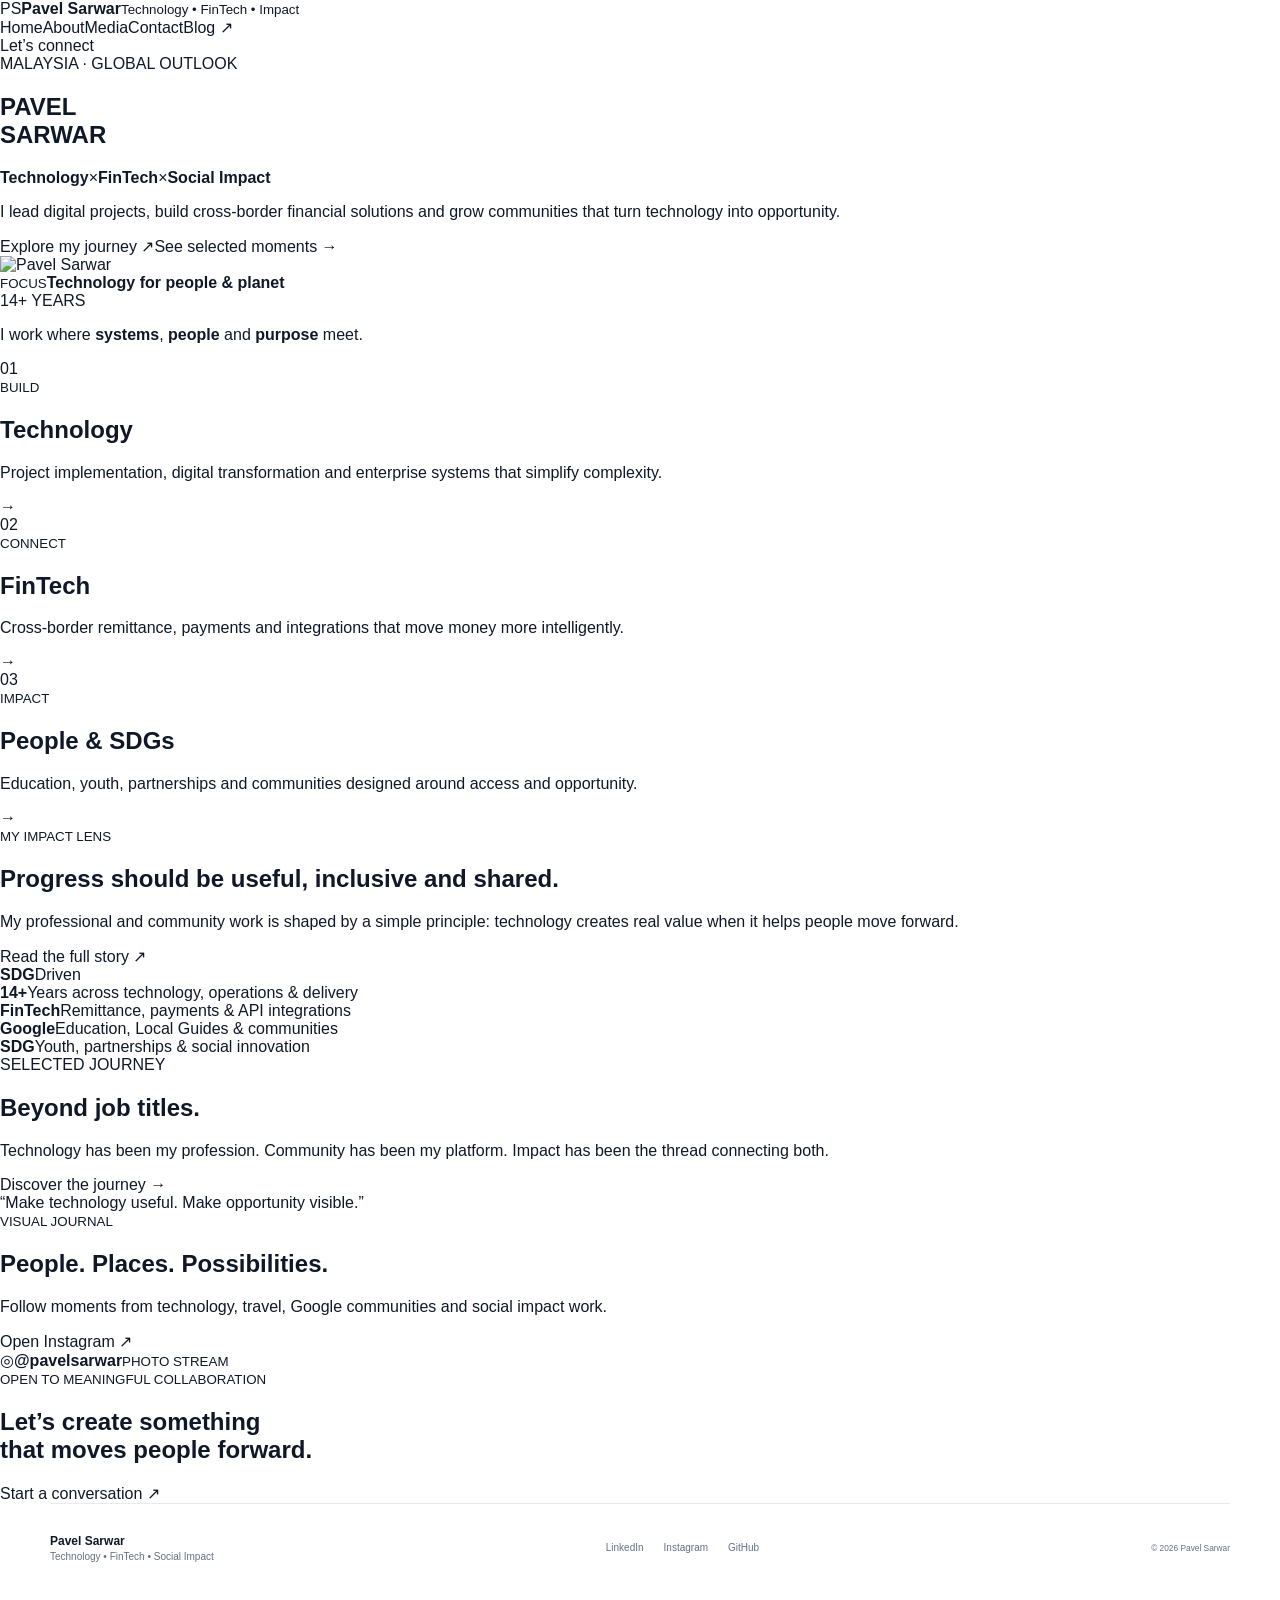
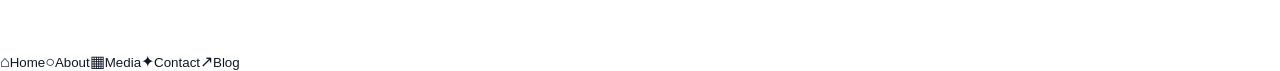
==== commit 2defe453: "Build Version 4 distinctive tech SDG homepage" ====
--- a/index.html
+++ b/index.html
@@ -1 +1 @@
-<!doctype html><html lang="en"><head><meta charset="utf-8"><meta name="viewport" content="width=device-width,initial-scale=1,viewport-fit=cover"><meta name="theme-color" content="#ffffff"><title>Pavel Sarwar — Technology for Impact</title><meta name="description" content="Pavel Sarwar — technology, FinTech, project leadership, education and SDG-driven social impact."><link rel="manifest" href="manifest.webmanifest"><link rel="stylesheet" href="assets/style.css"><link rel="preconnect" href="https://fonts.googleapis.com"><link rel="preconnect" href="https://fonts.gstatic.com" crossorigin><link href="https://fonts.googleapis.com/css2?family=DM+Sans:wght@400;500;600;700&family=Plus+Jakarta+Sans:wght@500;600;700;800&display=swap" rel="stylesheet"></head><body><header class="nav"><a class="logo" href="index.html"><span>P</span><b>Pavel Sarwar</b></a><nav><a class="active" href="index.html">Home</a><a href="about.html">About</a><a href="media.html">Media</a><a href="contact.html">Contact</a><a target="_blank" href="https://www.localguidesconnect.com/t5/user/viewprofilepage/user-id/323">Blog ↗</a></nav><a class="nav-cta" href="contact.html">Let’s connect</a></header><main><section class="hero"><div class="hero-copy"><div class="overline"><i></i> TECHNOLOGY FOR PEOPLE & PLANET</div><h1>Building digital solutions.<br><span>Creating human impact.</span></h1><p>I work at the intersection of <b>technology, FinTech and social innovation</b>—connecting systems, people and partnerships to create meaningful change.</p><div class="actions"><a class="primary" href="about.html">Discover my journey <span>↗</span></a><a class="secondary" href="media.html">Explore my work</a></div><div class="trust"><span>14+ years experience</span><i></i><span>Malaysia</span><i></i><span>Global communities</span></div></div><div class="portrait"><div class="portrait-bg"></div><img src="https://www.pavelsarwar.com/wp-content/uploads/2025/06/Pavel.png" alt="Pavel Sarwar"><div class="impact-chip"><small>MY FOCUS</small><b>Tech × FinTech × SDGs</b></div></div></section><section class="intro"><span class="label">WHAT I DO</span><h2>One career. Three connected worlds.</h2><div class="focus-grid"><a href="about.html" class="focus"><span class="num">01</span><div class="focus-icon blue">⌁</div><h3>Technology</h3><p>Digital transformation, IT projects and enterprise solutions built around real needs.</p><b>Explore →</b></a><a href="about.html" class="focus"><span class="num">02</span><div class="focus-icon cyan">↗</div><h3>FinTech</h3><p>Cross-border payments, remittance, integrations and better financial experiences.</p><b>Explore →</b></a><a href="about.html" class="focus"><span class="num">03</span><div class="focus-icon green">◎</div><h3>Social Impact</h3><p>Education, youth, communities and partnerships aligned with sustainable development.</p><b>Explore →</b></a></div></section><section class="impact"><div class="impact-copy"><span class="label">PURPOSE IN PRACTICE</span><h2>Technology matters most when it improves lives.</h2><p>Beyond projects and platforms, my work is driven by access, opportunity and collaboration. I connect technology with education, youth empowerment and sustainable development.</p><a href="about.html">More about my impact ↗</a></div><div class="sdg-card"><div class="sdg-title"><span>SDG FOCUS</span><small>Selected areas</small></div><div class="sdgs"><div class="s4"><b>4</b><span>Quality<br>Education</span></div><div class="s8"><b>8</b><span>Decent Work<br>& Growth</span></div><div class="s9"><b>9</b><span>Industry &<br>Innovation</span></div><div class="s17"><b>17</b><span>Partnerships<br>for Goals</span></div></div></div></section><section class="numbers"><div><strong>14+</strong><span>Years across technology & operations</span></div><div><strong>FinTech</strong><span>Payments, remittance & integrations</span></div><div><strong>Global</strong><span>Education & community engagement</span></div><div><strong>Impact</strong><span>Youth, partnerships & SDGs</span></div></section><section class="story"><div><span class="label">MY JOURNEY</span><h2>From technology professional to community builder.</h2></div><div><p>My journey connects professional technology leadership with a long-standing commitment to education and communities. I believe progress happens when we make complex things simpler—and bring the right people together.</p><a class="primary" href="about.html">Read my story <span>↗</span></a></div></section><section class="social"><div class="social-copy"><span class="label">BEYOND WORK</span><h2>People, places & moments.</h2><p>Follow my visual journey through technology events, Google communities, travel and social impact initiatives.</p><a href="https://www.instagram.com/pavelsarwar/" target="_blank">Instagram @pavelsarwar ↗</a></div><div class="social-visual"><div class="ig"><span>◎</span><b>@pavelsarwar</b><small>VISUAL JOURNAL</small></div></div></section><section class="closing"><span>LET’S CONNECT</span><h2>Ideas become impact<br>when people connect.</h2><a href="contact.html">Start a conversation ↗</a></section></main><footer><div><b>Pavel Sarwar</b><span>Technology • FinTech • Social Impact</span></div><div><a href="https://www.linkedin.com/in/pavelsarwar" target="_blank">LinkedIn</a><a href="https://www.instagram.com/pavelsarwar/" target="_blank">Instagram</a><a href="https://github.com/pavelsarwar" target="_blank">GitHub</a></div><small>© <span id="year"></span> Pavel Sarwar</small></footer><nav class="mobile-nav"><a class="active" href="index.html"><span>⌂</span>Home</a><a href="about.html"><span>○</span>About</a><a href="media.html"><span>▦</span>Media</a><a href="contact.html"><span>✦</span>Contact</a><a target="_blank" href="https://www.localguidesconnect.com/t5/user/viewprofilepage/user-id/323"><span>↗</span>Blog</a></nav><script src="assets/app.js"></script></body></html>+<!doctype html><html lang="en"><head><meta charset="utf-8"><meta name="viewport" content="width=device-width,initial-scale=1,viewport-fit=cover"><meta name="theme-color" content="#071A2B"><title>Pavel Sarwar — Technology, FinTech & Impact</title><meta name="description" content="Pavel Sarwar — technology, FinTech, project leadership, education and SDG-driven social impact."><link rel="manifest" href="manifest.webmanifest"><link rel="stylesheet" href="assets/style.css"><link rel="preconnect" href="https://fonts.googleapis.com"><link rel="preconnect" href="https://fonts.gstatic.com" crossorigin><link href="https://fonts.googleapis.com/css2?family=IBM+Plex+Sans:wght@400;500;600&family=Sora:wght@500;600;700&display=swap" rel="stylesheet"></head><body><div class="site"><header class="top"><a class="wordmark" href="index.html"><span class="mark">PS</span><span><b>Pavel Sarwar</b><small>Technology • FinTech • Impact</small></span></a><nav><a class="active" href="index.html">Home</a><a href="about.html">About</a><a href="media.html">Media</a><a href="contact.html">Contact</a><a target="_blank" href="https://www.localguidesconnect.com/t5/user/viewprofilepage/user-id/323">Blog ↗</a></nav><a class="talk" href="contact.html">Let’s connect</a></header><main><section class="hero-v4"><div class="hero-main"><div class="eyebrow"><span></span> MALAYSIA · GLOBAL OUTLOOK</div><h1><span>PAVEL</span><br>SARWAR</h1><div class="role-line"><b>Technology</b><i>×</i><b>FinTech</b><i>×</i><b>Social Impact</b></div><p>I lead digital projects, build cross-border financial solutions and grow communities that turn technology into opportunity.</p><div class="hero-cta"><a class="solid" href="about.html">Explore my journey ↗</a><a class="text" href="media.html">See selected moments →</a></div></div><div class="hero-art"><div class="spectrum"></div><div class="photo-frame"><img src="https://www.pavelsarwar.com/wp-content/uploads/2025/06/Pavel.png" alt="Pavel Sarwar"></div><div class="floating-note"><small>FOCUS</small><b>Technology for people & planet</b></div><div class="signal">14+ YEARS</div></div></section><section class="statement"><p>I work where <strong>systems</strong>, <strong>people</strong> and <strong>purpose</strong> meet.</p></section><section class="lanes"><article><span>01</span><div><small>BUILD</small><h2>Technology</h2><p>Project implementation, digital transformation and enterprise systems that simplify complexity.</p></div><b>→</b></article><article><span>02</span><div><small>CONNECT</small><h2>FinTech</h2><p>Cross-border remittance, payments and integrations that move money more intelligently.</p></div><b>→</b></article><article><span>03</span><div><small>IMPACT</small><h2>People & SDGs</h2><p>Education, youth, partnerships and communities designed around access and opportunity.</p></div><b>→</b></article></section><section class="impact-band"><div class="impact-copy-v4"><small>MY IMPACT LENS</small><h2>Progress should be useful, inclusive and shared.</h2><p>My professional and community work is shaped by a simple principle: technology creates real value when it helps people move forward.</p><a href="about.html">Read the full story ↗</a></div><div class="sdg-wheel"><div class="wheel-core"><b>SDG</b><span>Driven</span></div><i class="c1"></i><i class="c2"></i><i class="c3"></i><i class="c4"></i><i class="c5"></i><i class="c6"></i><i class="c7"></i><i class="c8"></i></div></section><section class="proof"><div><strong>14+</strong><span>Years across technology, operations & delivery</span></div><div><strong>FinTech</strong><span>Remittance, payments & API integrations</span></div><div><strong>Google</strong><span>Education, Local Guides & communities</span></div><div><strong>SDG</strong><span>Youth, partnerships & social innovation</span></div></section><section class="feature-story"><div class="story-kicker">SELECTED JOURNEY</div><div class="feature-grid"><div><h2>Beyond job titles.</h2><p>Technology has been my profession. Community has been my platform. Impact has been the thread connecting both.</p><a href="about.html" class="line-link">Discover the journey →</a></div><div class="quote">“Make technology useful. Make opportunity visible.”</div></div></section><section class="insta-strip"><div><small>VISUAL JOURNAL</small><h2>People. Places. Possibilities.</h2><p>Follow moments from technology, travel, Google communities and social impact work.</p><a href="https://www.instagram.com/pavelsarwar/" target="_blank">Open Instagram ↗</a></div><div class="insta-card"><span>◎</span><b>@pavelsarwar</b><small>PHOTO STREAM</small></div></section><section class="final-cta"><small>OPEN TO MEANINGFUL COLLABORATION</small><h2>Let’s create something<br>that moves people forward.</h2><a href="contact.html">Start a conversation ↗</a></section></main><footer><div><b>Pavel Sarwar</b><span>Technology • FinTech • Social Impact</span></div><div><a target="_blank" href="https://www.linkedin.com/in/pavelsarwar">LinkedIn</a><a target="_blank" href="https://www.instagram.com/pavelsarwar/">Instagram</a><a target="_blank" href="https://github.com/pavelsarwar">GitHub</a></div><small>© <span id="year"></span> Pavel Sarwar</small></footer><nav class="mobile-dock"><a class="active" href="index.html"><span>⌂</span><small>Home</small></a><a href="about.html"><span>○</span><small>About</small></a><a href="media.html"><span>▦</span><small>Media</small></a><a href="contact.html"><span>✦</span><small>Contact</small></a><a target="_blank" href="https://www.localguidesconnect.com/t5/user/viewprofilepage/user-id/323"><span>↗</span><small>Blog</small></a></nav></div><script src="assets/app.js"></script></body></html>
--- a/assets/style.css
+++ b/assets/style.css
@@ -1 +1 @@
-:root{--bg:#f5f7fb;--panel:#fff;--ink:#101828;--muted:#667085;--line:#e6eaf0;--blue:#2563eb;--cyan:#06b6d4;--green:#16a34a;--lime:#84cc16;--amber:#f59e0b;--rose:#e11d48;--shadow:0 16px 50px rgba(16,24,40,.08)}*{box-sizing:border-box}html{scroll-behavior:smooth}body{margin:0;background:var(--bg);color:var(--ink);font-family:Manrope,sans-serif}.app-shell{min-height:100vh}.side-rail{position:fixed;left:0;top:0;bottom:0;width:86px;background:#0b1220;color:#fff;display:flex;flex-direction:column;align-items:center;padding:18px 12px;z-index:50}.brandmark{width:48px;height:48px;border-radius:16px;background:linear-gradient(135deg,#fff,#cbd5e1);color:#111827;display:grid;place-items:center;font-family:'Space Grotesk';font-weight:700;box-shadow:inset 0 0 0 1px rgba(255,255,255,.4)}.side-rail nav{margin-top:28px;width:100%;display:grid;gap:8px}.side-rail nav a{height:58px;border-radius:15px;display:flex;flex-direction:column;align-items:center;justify-content:center;gap:3px;color:#8fa0b8;font-size:20px}.side-rail nav a small{font-size:8px;letter-spacing:.06em}.side-rail nav a.active,.side-rail nav a:hover{background:#172235;color:#fff}.dashboard{margin-left:86px;padding:18px 24px 42px}.app-header{max-width:1380px;margin:auto;background:rgba(255,255,255,.82);backdrop-filter:blur(16px);border:1px solid rgba(230,234,240,.9);border-radius:18px;padding:14px 16px;display:flex;align-items:center;justify-content:space-between;position:sticky;top:12px;z-index:30}.app-header>div:first-child{display:grid;grid-template-columns:auto auto;align-items:center;column-gap:8px}.app-header b{font-size:14px}.app-header small{grid-column:2;color:var(--muted);font-size:10px}.status-dot{width:9px;height:9px;border-radius:50%;background:#22c55e;box-shadow:0 0 0 4px #dcfce7;grid-row:1/3}.header-actions{display:flex;align-items:center;gap:8px}.header-actions>a{height:36px;min-width:36px;border:1px solid var(--line);border-radius:11px;display:grid;place-items:center;background:#fff;font-weight:800}.header-actions .connect-btn{padding:0 14px;background:#0f172a;color:#fff;border-color:#0f172a}.hero-grid,.metrics-grid,.workbench,.journey-board,.social-board,.contact-banner,footer{max-width:1380px;margin-left:auto;margin-right:auto}.hero-grid{display:grid;grid-template-columns:1.45fr .55fr;gap:14px;margin-top:14px}.hero-panel,.profile-panel,.metrics-grid article,.bento-card,.journey-board,.social-board,.contact-banner{background:var(--panel);border:1px solid var(--line);border-radius:24px}.hero-panel{padding:48px}.signal-row{display:flex;align-items:center;gap:10px;color:#475467;font-size:10px;font-weight:700;letter-spacing:.12em}.signal-row i{width:7px;height:7px;border-radius:50%;background:#22c55e;box-shadow:0 0 0 4px #dcfce7}.micro-label,.tiny{font-size:10px;font-weight:800;letter-spacing:.16em;color:var(--blue)}.hero-panel h1{font-family:'Space Grotesk';font-size:clamp(46px,5.5vw,78px);line-height:.98;letter-spacing:-.055em;margin:20px 0 22px;max-width:980px}.hero-panel h1 em{font-style:normal;color:var(--blue)}.hero-copy{max-width:720px;font-size:16px;line-height:1.7;color:var(--muted)}.hero-actions{display:flex;gap:10px;margin:28px 0}.button{display:inline-flex;align-items:center;justify-content:center;gap:10px;border-radius:13px;padding:13px 17px;font-size:12px;font-weight:800}.button.dark{background:#111827;color:#fff}.button.soft{background:#eef2f6;color:#344054}.tag-row{display:flex;flex-wrap:wrap;gap:7px}.tag-row span{font-size:10px;font-weight:700;padding:8px 10px;border:1px solid var(--line);border-radius:999px;color:#475467}.profile-panel{padding:14px;display:flex;flex-direction:column}.profile-photo{flex:1;min-height:460px;border-radius:18px;overflow:hidden;background:#edf2f7}.profile-photo img{width:100%;height:100%;object-fit:cover;object-position:top center}.profile-meta{display:grid;grid-template-columns:1fr 1fr;gap:8px;margin-top:10px}.profile-meta div{padding:12px;border-radius:14px;background:#f8fafc}.profile-meta small{display:block;font-size:8px;letter-spacing:.1em;color:#98a2b3;margin-bottom:4px}.profile-meta b{font-size:11px}.metrics-grid{display:grid;grid-template-columns:repeat(4,1fr);gap:10px;margin-top:10px}.metrics-grid article{padding:20px;min-height:155px}.metric-icon{font-size:9px;font-weight:800;color:#98a2b3}.metrics-grid strong{display:block;font-family:'Space Grotesk';font-size:34px;margin:22px 0 7px}.metrics-grid p{margin:0;color:var(--muted);font-size:11px;line-height:1.5}.workbench{padding-top:72px}.section-title{display:flex;align-items:end;justify-content:space-between;gap:20px;margin-bottom:18px}.section-title h2{font-family:'Space Grotesk';font-size:clamp(30px,4vw,48px);letter-spacing:-.04em;margin:8px 0 0}.section-title>a{font-size:11px;font-weight:800}.bento{display:grid;grid-template-columns:1.1fr .9fr;gap:12px}.bento-card{padding:28px;min-height:300px;position:relative;overflow:hidden}.bento-card.tech{grid-row:span 2;min-height:612px}.bento-card:after{content:'';position:absolute;width:180px;height:180px;border-radius:50%;right:-80px;bottom:-80px;opacity:.12}.tech:after{background:var(--blue)}.fintech:after{background:var(--cyan)}.sdg:after{background:var(--green)}.community:after{background:var(--amber)}.card-top{display:flex;justify-content:space-between;font-size:9px;font-weight:800;letter-spacing:.12em;color:#667085}.bento-card h3{font-family:'Space Grotesk';font-size:30px;line-height:1.08;letter-spacing:-.04em;margin:60px 0 14px;max-width:620px}.bento-card p{color:var(--muted);font-size:13px;line-height:1.7;max-width:560px}.mini-ui,.flow{margin-top:38px;border:1px solid var(--line);border-radius:16px;padding:13px;display:flex;align-items:center;gap:10px;background:#fafbfc;font-size:10px;font-weight:800}.mini-ui i{height:2px;flex:1;background:#d0d5dd}.flow{justify-content:space-between}.flow i{font-style:normal;color:#98a2b3}.sdg-strip{display:flex;gap:8px;margin-top:28px}.sdg-strip i{width:42px;height:42px;border-radius:11px;display:grid;place-items:center;color:#fff;font-style:normal;font-weight:800}.sdg-strip i:nth-child(1){background:#c5192d}.sdg-strip i:nth-child(2){background:#a21942}.sdg-strip i:nth-child(3){background:#fd6925}.sdg-strip i:nth-child(4){background:#dd1367}.sdg-strip i:nth-child(5){background:#19486a}.people-dots{display:flex;margin-top:28px}.people-dots i{width:44px;height:44px;border-radius:50%;border:3px solid #fff;background:#dbeafe;margin-left:-8px}.people-dots i:first-child{margin-left:0}.people-dots i:nth-child(2){background:#cffafe}.people-dots i:nth-child(3){background:#dcfce7}.people-dots i:nth-child(4){background:#fef3c7}.people-dots i:nth-child(5){background:#fce7f3}.journey-board{margin-top:72px;padding:28px}.signal-list{margin-top:10px;border-top:1px solid var(--line)}.signal-list>div{display:grid;grid-template-columns:44px 1fr auto;gap:18px;align-items:center;padding:22px 0;border-bottom:1px solid var(--line)}.signal-no{width:34px;height:34px;border-radius:10px;background:#f2f4f7;display:grid;place-items:center;font-size:10px;font-weight:800}.signal-list b{font-size:14px}.signal-list p{margin:4px 0 0;color:var(--muted);font-size:11px}.signal-list em{font-style:normal;color:#98a2b3}.social-board{margin-top:72px;display:grid;grid-template-columns:1fr .8fr;gap:20px;padding:30px}.social-board h2{font-family:'Space Grotesk';font-size:42px;letter-spacing:-.04em;margin:8px 0 10px}.social-board p{color:var(--muted);max-width:520px;line-height:1.7;font-size:13px}.social-device{background:#0f172a;border-radius:26px;padding:14px;color:#fff}.device-top{display:flex;align-items:center;justify-content:space-between;font-size:10px;padding:4px 4px 12px}.device-top i{width:8px;height:8px;background:#22c55e;border-radius:50%}.device-screen{min-height:260px;border-radius:18px;background:linear-gradient(135deg,#0ea5e9,#2563eb 40%,#7c3aed);display:flex;flex-direction:column;justify-content:flex-end;padding:24px}.device-screen strong{font-family:'Space Grotesk';font-size:40px;line-height:.9}.device-screen span{font-size:10px;margin-top:10px;opacity:.8}.contact-banner{margin-top:72px;padding:34px;display:flex;justify-content:space-between;align-items:center;background:#101828;color:#fff;border-color:#101828}.contact-banner h2{font-family:'Space Grotesk';font-size:40px;letter-spacing:-.04em;margin:7px 0 0}.contact-banner .tiny{color:#84cc16}.contact-banner>a{padding:14px 17px;background:#fff;color:#101828;border-radius:13px;font-size:11px;font-weight:800}footer{padding:28px 4px 80px;display:flex;justify-content:space-between;color:#667085;font-size:10px}footer div{display:flex;gap:16px}.mobile-tabbar{display:none}@media(max-width:1000px){.side-rail{display:none}.dashboard{margin-left:0;padding:12px 12px 100px}.hero-grid{grid-template-columns:1fr}.profile-panel{display:grid;grid-template-columns:.8fr 1.2fr}.profile-photo{min-height:320px}.profile-meta{grid-template-columns:1fr;margin:0 0 0 10px}.metrics-grid{grid-template-columns:1fr 1fr}.bento{grid-template-columns:1fr}.bento-card.tech{grid-row:auto;min-height:360px}.social-board{grid-template-columns:1fr}.mobile-tabbar{display:grid;grid-template-columns:repeat(5,1fr);position:fixed;left:12px;right:12px;bottom:12px;z-index:60;background:rgba(15,23,42,.94);backdrop-filter:blur(18px);border-radius:18px;padding:7px}.mobile-tabbar a{display:flex;flex-direction:column;align-items:center;gap:3px;color:#94a3b8;font-size:16px;padding:7px;border-radius:12px}.mobile-tabbar small{font-size:8px}.mobile-tabbar a.active{background:#fff;color:#111827}}@media(max-width:640px){.app-header{top:8px}.app-header small{display:none}.hero-panel{padding:26px 22px}.hero-panel h1{font-size:44px}.hero-copy{font-size:14px}.hero-actions{flex-direction:column}.button{width:100%}.profile-panel{display:block}.profile-photo{min-height:360px}.profile-meta{margin:10px 0 0;grid-template-columns:1fr 1fr}.metrics-grid{grid-template-columns:1fr 1fr}.metrics-grid article{min-height:135px;padding:16px}.metrics-grid strong{font-size:28px}.section-title{display:block}.section-title>a{display:inline-block;margin-top:12px}.bento-card{padding:22px;min-height:300px}.bento-card h3{font-size:25px;margin-top:42px}.signal-list>div{grid-template-columns:36px 1fr}.signal-list em{display:none}.social-board{padding:22px}.social-board h2,.contact-banner h2{font-size:32px}.contact-banner{display:block}.contact-banner>a{display:inline-flex;margin-top:20px}footer{display:block}footer div{margin-top:10px}}+:root{--ink:#101828;--muted:#667085;--line:#e7ebf0;--soft:#f7f9fc;--blue:#1769ff;--green:#00a86b;--max:1180px}*{box-sizing:border-box}html{scroll-behavior:smooth}body{margin:0;color:var(--ink);background:#fff;font-family:'DM Sans',sans-serif}a{color:inherit;text-decoration:none}.nav{width:min(calc(100% - 48px),var(--max));height:84px;margin:auto;display:flex;align-items:center;justify-content:space-between}.logo{display:flex;align-items:center;gap:11px}.logo span{width:38px;height:38px;border-radius:12px;display:grid;place-items:center;background:#101828;color:#fff;font:700 17px 'Plus Jakarta Sans'}.logo b{font:700 15px 'Plus Jakarta Sans'}.nav nav{display:flex;gap:30px;color:#667085;font-size:13px;font-weight:600}.nav nav a:hover,.nav nav a.active{color:#101828}.nav-cta{font-size:12px;font-weight:700;padding:11px 16px;border:1px solid #dfe4ea;border-radius:12px}.hero,.intro,.impact,.numbers,.story,.social,.closing,footer{width:min(calc(100% - 48px),var(--max));margin-left:auto;margin-right:auto}.hero{min-height:660px;display:grid;grid-template-columns:1.12fr .88fr;gap:75px;align-items:center;padding:58px 0 88px}.overline,.label{font-size:10px;letter-spacing:.16em;font-weight:700;color:#475467}.overline{display:flex;align-items:center;gap:9px}.overline i{width:7px;height:7px;border-radius:50%;background:#12b76a;box-shadow:0 0 0 4px #d1fadf}.hero h1{font:700 clamp(48px,5.5vw,72px)/1.02 'Plus Jakarta Sans';letter-spacing:-.052em;margin:23px 0}.hero h1 span{color:var(--blue)}.hero-copy>p{font-size:17px;line-height:1.7;color:var(--muted);max-width:680px}.hero-copy>p b{color:#344054;font-weight:600}.actions{display:flex;gap:10px;margin:31px 0}.primary,.secondary{display:inline-flex;align-items:center;justify-content:center;gap:16px;border-radius:12px;padding:14px 18px;font-size:12px;font-weight:700}.primary{background:#101828;color:#fff}.secondary{background:#f2f4f7;color:#344054}.trust{display:flex;align-items:center;gap:11px;color:#667085;font-size:10px;font-weight:600}.trust i{width:3px;height:3px;border-radius:50%;background:#98a2b3}.portrait{height:520px;position:relative;border-radius:28px;overflow:hidden;background:#eef3f8}.portrait-bg{position:absolute;inset:0;background:radial-gradient(circle at 70% 25%,#dbeafe 0,transparent 35%),linear-gradient(145deg,#eef4f8,#f9fafb)}.portrait img{position:relative;width:100%;height:100%;object-fit:cover;object-position:top center}.impact-chip{position:absolute;left:18px;right:18px;bottom:18px;background:rgba(255,255,255,.91);backdrop-filter:blur(12px);border-radius:15px;padding:13px 15px;display:flex;justify-content:space-between;align-items:center}.impact-chip small{font-size:8px;letter-spacing:.14em;color:#98a2b3}.impact-chip b{font-size:11px}.intro{padding:100px 0}.intro>h2,.impact h2,.story h2,.social h2,.closing h2{font:700 clamp(34px,4vw,52px)/1.08 'Plus Jakarta Sans';letter-spacing:-.04em}.intro>h2{margin:10px 0 40px}.focus-grid{display:grid;grid-template-columns:repeat(3,1fr);border-top:1px solid var(--line)}.focus{padding:30px 34px 20px 0;border-right:1px solid var(--line);position:relative}.focus+.focus{padding-left:34px}.focus:last-child{border-right:0}.num{position:absolute;right:22px;top:31px;font-size:9px;color:#98a2b3}.focus-icon{width:42px;height:42px;border-radius:13px;display:grid;place-items:center;font-size:20px}.focus-icon.blue{background:#eaf2ff;color:#1769ff}.focus-icon.cyan{background:#e6f9fc;color:#0891b2}.focus-icon.green{background:#e9f8f0;color:#00875a}.focus h3{font:700 23px 'Plus Jakarta Sans';margin:27px 0 10px}.focus p{color:var(--muted);font-size:13px;line-height:1.7;min-height:67px}.focus>b{font-size:11px}.impact{padding:75px;border-radius:30px;background:#101828;color:#fff;display:grid;grid-template-columns:1fr .9fr;gap:80px;align-items:center}.impact .label{color:#84ccff}.impact h2{margin:12px 0 20px}.impact-copy p{color:#b9c2cf;line-height:1.8;font-size:14px}.impact-copy>a{display:inline-block;margin-top:18px;font-size:11px;font-weight:700}.sdg-card{background:#fff;color:#101828;border-radius:22px;padding:22px}.sdg-title{display:flex;justify-content:space-between;align-items:center;padding-bottom:18px}.sdg-title span{font-size:10px;font-weight:700;letter-spacing:.14em}.sdg-title small{color:#98a2b3}.sdgs{display:grid;grid-template-columns:1fr 1fr;gap:8px}.sdgs>div{min-height:118px;border-radius:14px;color:#fff;padding:15px;display:flex;flex-direction:column;justify-content:space-between}.sdgs b{font:700 28px 'Plus Jakarta Sans'}.sdgs span{font-size:10px;font-weight:600;line-height:1.25}.s4{background:#c5192d}.s8{background:#a21942}.s9{background:#fd6925}.s17{background:#19486a}.numbers{display:grid;grid-template-columns:repeat(4,1fr);padding:75px 0;border-bottom:1px solid var(--line)}.numbers div{padding-right:28px}.numbers strong{font:700 29px 'Plus Jakarta Sans';display:block;margin-bottom:7px}.numbers span{font-size:11px;line-height:1.5;color:var(--muted)}.story{padding:110px 0;display:grid;grid-template-columns:1fr 1fr;gap:100px}.story h2{margin:10px 0}.story p{font-size:15px;line-height:1.85;color:var(--muted);margin:0 0 25px}.social{background:var(--soft);border-radius:30px;padding:65px;display:grid;grid-template-columns:1fr .7fr;gap:70px;align-items:center}.social h2{margin:10px 0 15px}.social p{font-size:14px;line-height:1.8;color:var(--muted);max-width:540px}.social-copy>a{font-size:11px;font-weight:700;color:var(--blue)}.social-visual{display:flex;justify-content:center}.ig{width:260px;aspect-ratio:1;border-radius:28px;background:linear-gradient(145deg,#1769ff,#7437ff);color:#fff;display:flex;flex-direction:column;align-items:center;justify-content:center;box-shadow:0 30px 70px rgba(23,105,255,.2)}.ig>span{font-size:48px}.ig b{font:700 18px 'Plus Jakarta Sans';margin-top:12px}.ig small{font-size:8px;letter-spacing:.18em;margin-top:6px;opacity:.7}.closing{text-align:center;padding:130px 20px}.closing>span{font-size:10px;letter-spacing:.17em;color:#667085;font-weight:700}.closing h2{font-size:clamp(40px,5vw,64px);margin:13px 0 28px}.closing>a{display:inline-block;background:#1769ff;color:#fff;padding:14px 20px;border-radius:12px;font-size:12px;font-weight:700}footer{border-top:1px solid var(--line);padding:30px 0 90px;display:flex;align-items:center;justify-content:space-between;font-size:10px;color:#667085}footer>div:first-child{display:flex;flex-direction:column;gap:3px}footer>div:first-child b{color:#101828;font-size:12px}footer>div:nth-child(2){display:flex;gap:20px}.mobile-nav{display:none}@media(max-width:850px){.nav nav,.nav-cta{display:none}.nav{height:70px}.hero{grid-template-columns:1fr;gap:36px;padding:35px 0 65px}.portrait{order:-1;height:410px;max-width:390px;width:100%;margin:auto}.hero h1{font-size:clamp(43px,11vw,58px)}.focus-grid{grid-template-columns:1fr}.focus,.focus+.focus{padding:28px 0;border-right:0;border-bottom:1px solid var(--line)}.focus p{min-height:0}.impact{grid-template-columns:1fr;padding:42px;gap:40px}.numbers{grid-template-columns:1fr 1fr;gap:35px}.story,.social{grid-template-columns:1fr;gap:35px}.social{padding:42px}.mobile-nav{display:grid;grid-template-columns:repeat(5,1fr);position:fixed;left:12px;right:12px;bottom:12px;z-index:50;background:rgba(16,24,40,.94);backdrop-filter:blur(18px);border-radius:18px;padding:7px}.mobile-nav a{color:#98a2b3;display:flex;flex-direction:column;align-items:center;gap:3px;font-size:8px;padding:6px}.mobile-nav a span{font-size:17px}.mobile-nav a.active{color:#fff}footer{padding-bottom:110px}}@media(max-width:520px){.nav,.hero,.intro,.impact,.numbers,.story,.social,.closing,footer{width:min(calc(100% - 28px),var(--max))}.hero-copy>p{font-size:15px}.actions{flex-direction:column}.primary,.secondary{width:100%}.trust{flex-wrap:wrap}.portrait{height:365px}.intro{padding:75px 0}.impact{padding:28px 22px;border-radius:24px}.sdg-card{padding:14px}.numbers{padding:55px 0}.numbers strong{font-size:24px}.story{padding:75px 0}.social{padding:30px 22px}.ig{width:210px}.closing{padding:90px 15px}footer{display:block}footer>div:nth-child(2){margin:16px 0}}
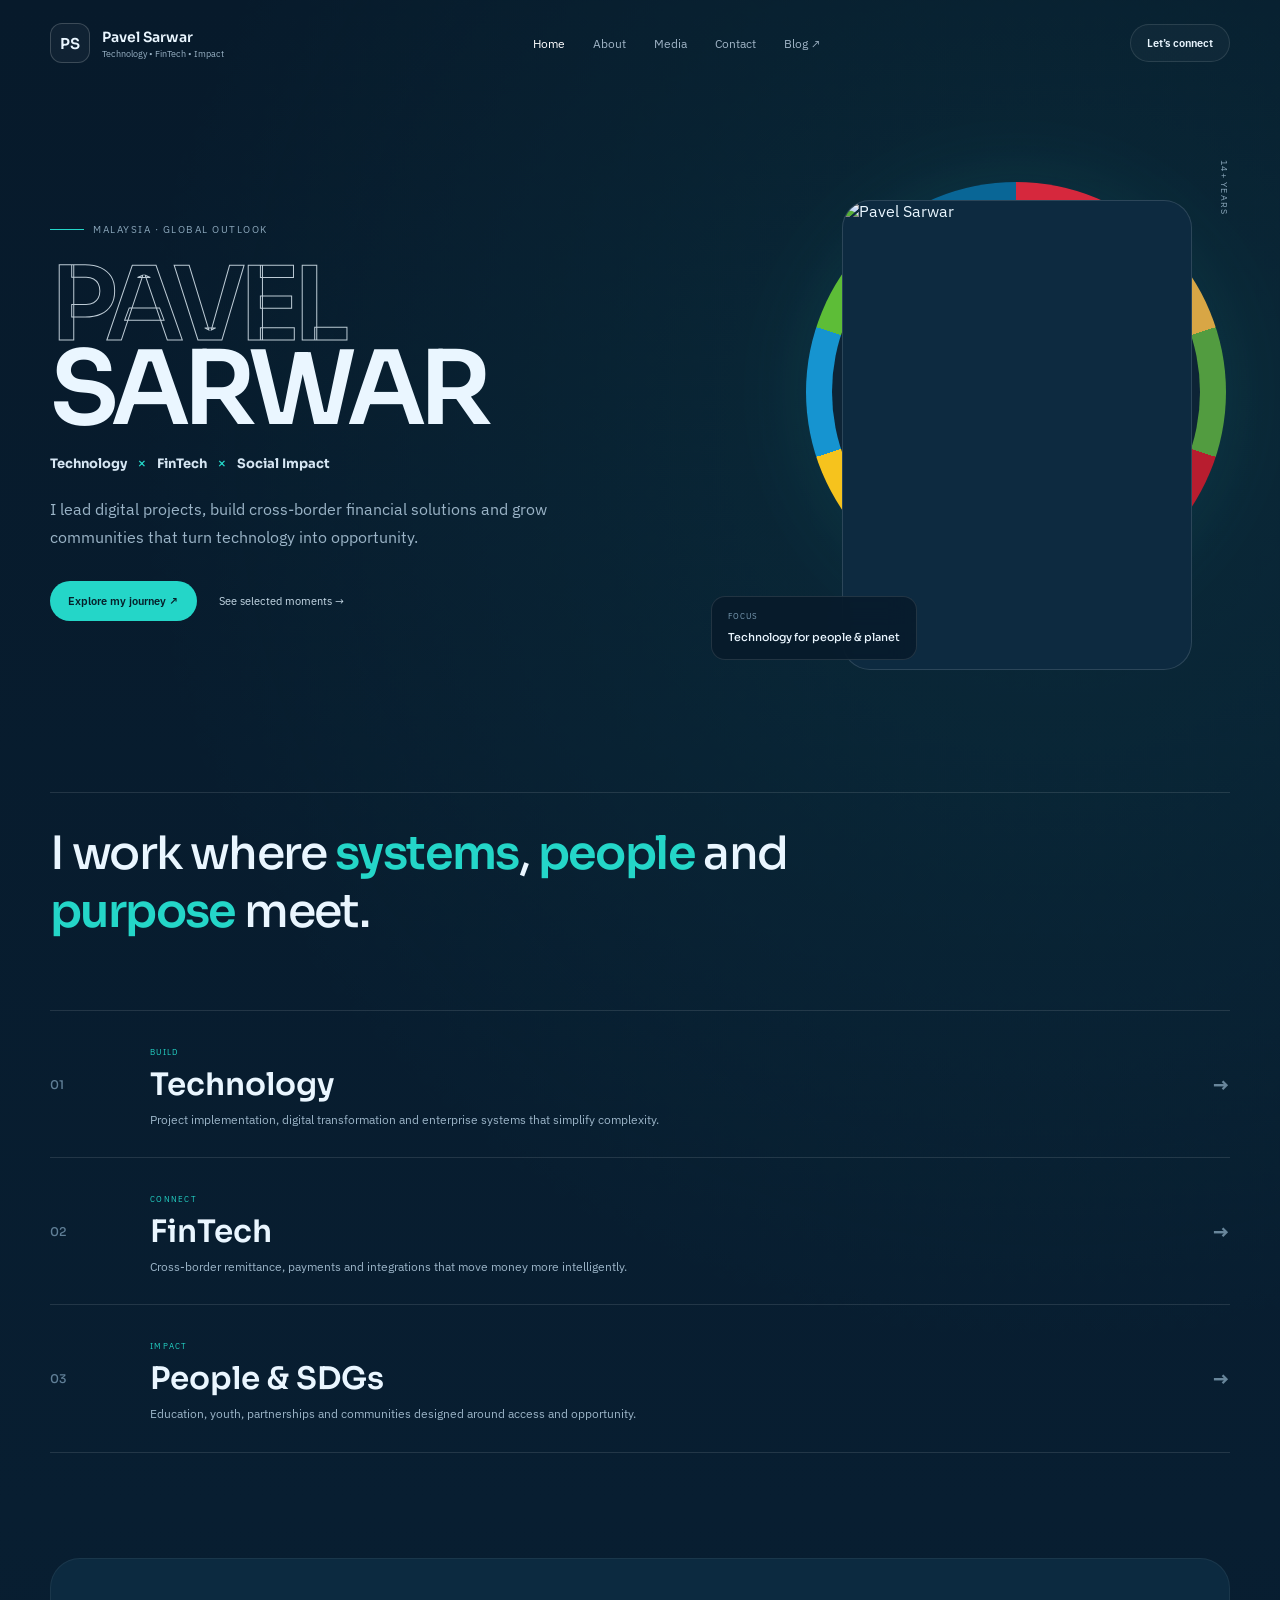
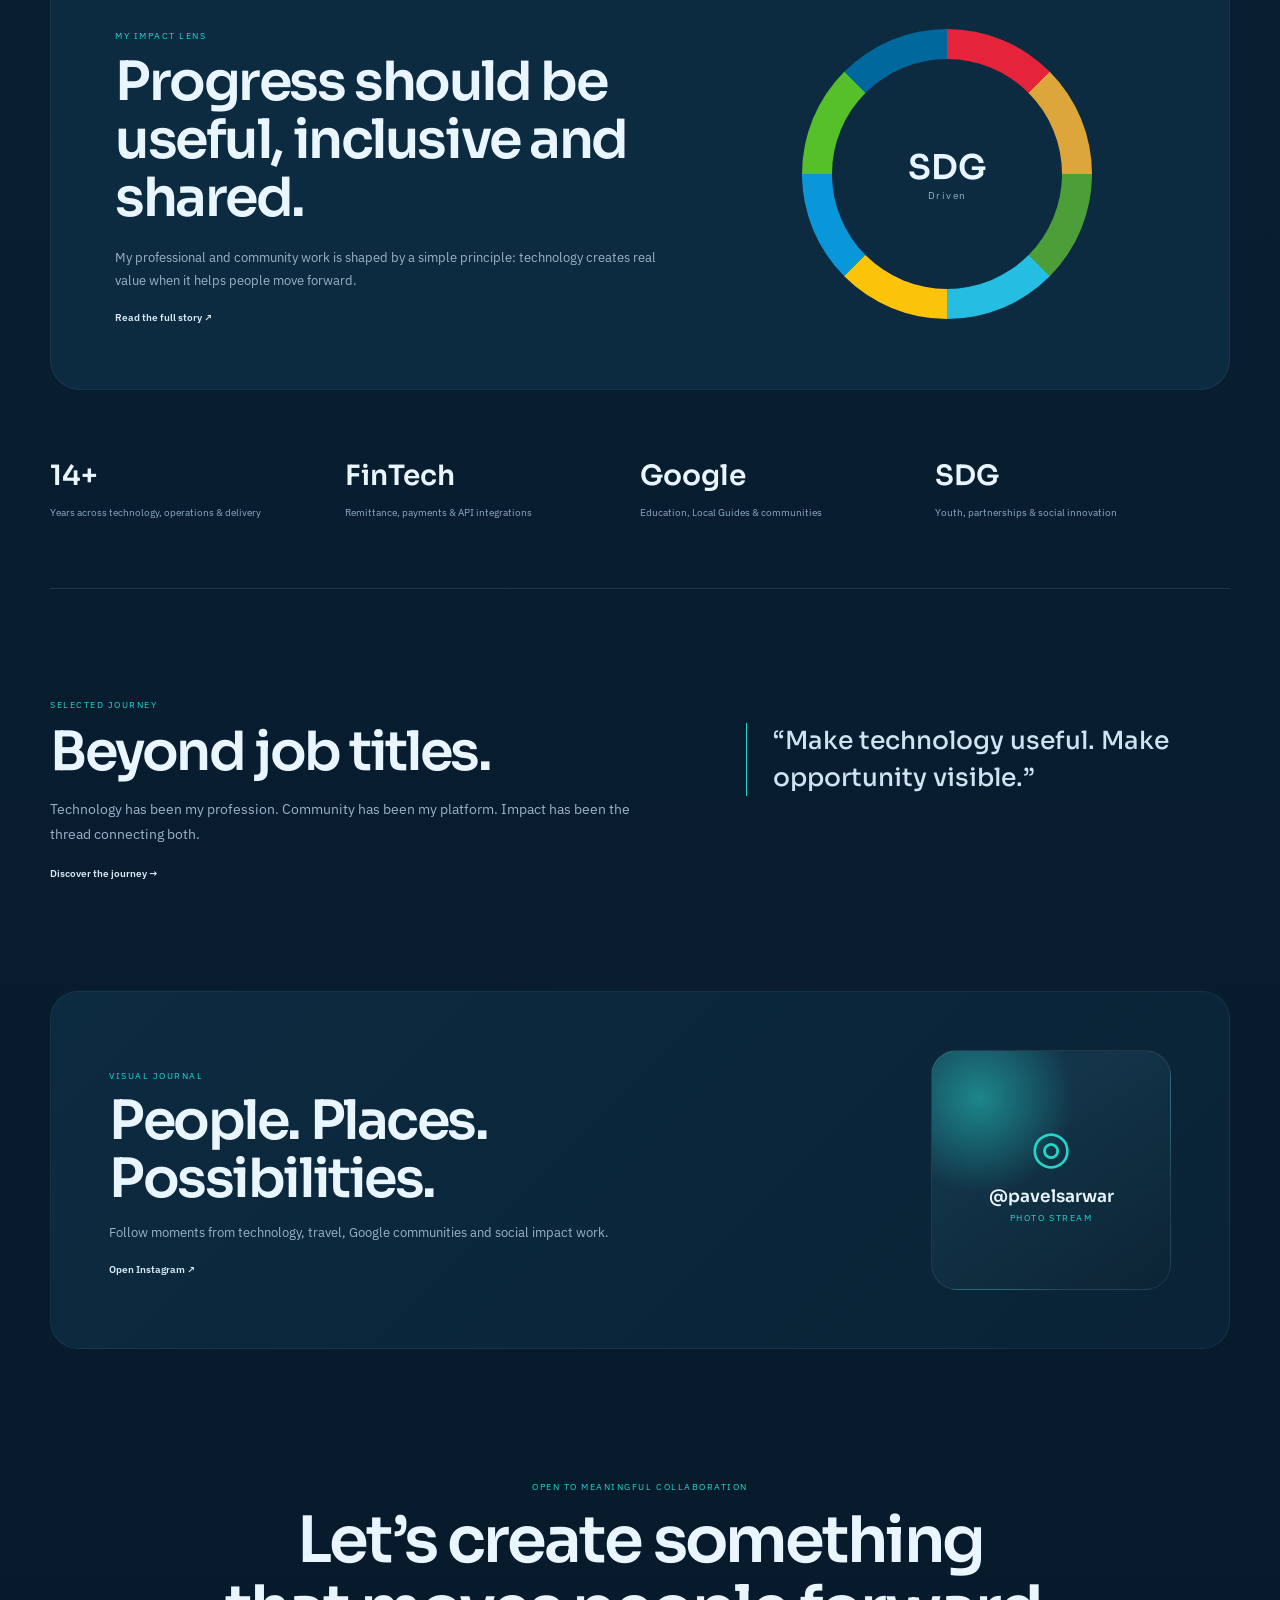
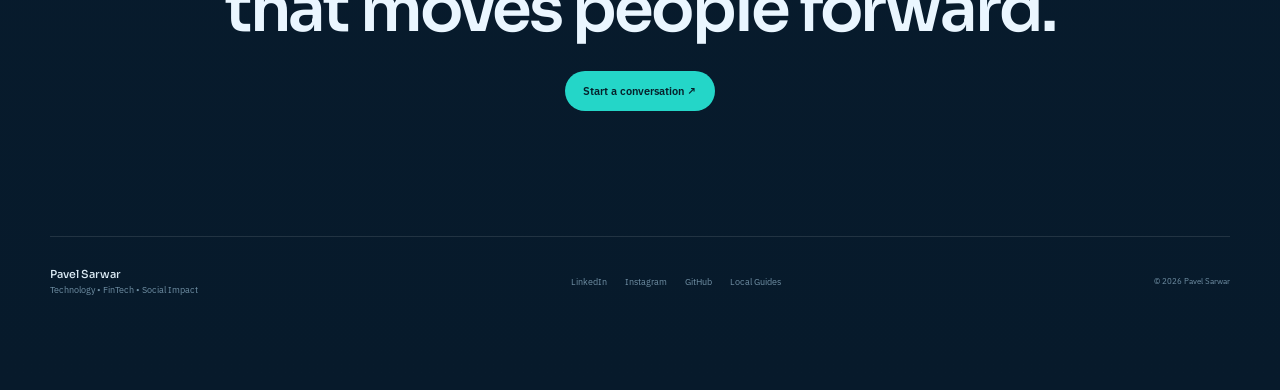
==== commit f53f71eb: "Add Local Guides social link to homepage footer" ====
--- a/index.html
+++ b/index.html
@@ -1 +1 @@
-<!doctype html><html lang="en"><head><meta charset="utf-8"><meta name="viewport" content="width=device-width,initial-scale=1,viewport-fit=cover"><meta name="theme-color" content="#071A2B"><title>Pavel Sarwar — Technology, FinTech & Impact</title><meta name="description" content="Pavel Sarwar — technology, FinTech, project leadership, education and SDG-driven social impact."><link rel="manifest" href="manifest.webmanifest"><link rel="stylesheet" href="assets/style.css"><link rel="preconnect" href="https://fonts.googleapis.com"><link rel="preconnect" href="https://fonts.gstatic.com" crossorigin><link href="https://fonts.googleapis.com/css2?family=IBM+Plex+Sans:wght@400;500;600&family=Sora:wght@500;600;700&display=swap" rel="stylesheet"></head><body><div class="site"><header class="top"><a class="wordmark" href="index.html"><span class="mark">PS</span><span><b>Pavel Sarwar</b><small>Technology • FinTech • Impact</small></span></a><nav><a class="active" href="index.html">Home</a><a href="about.html">About</a><a href="media.html">Media</a><a href="contact.html">Contact</a><a target="_blank" href="https://www.localguidesconnect.com/t5/user/viewprofilepage/user-id/323">Blog ↗</a></nav><a class="talk" href="contact.html">Let’s connect</a></header><main><section class="hero-v4"><div class="hero-main"><div class="eyebrow"><span></span> MALAYSIA · GLOBAL OUTLOOK</div><h1><span>PAVEL</span><br>SARWAR</h1><div class="role-line"><b>Technology</b><i>×</i><b>FinTech</b><i>×</i><b>Social Impact</b></div><p>I lead digital projects, build cross-border financial solutions and grow communities that turn technology into opportunity.</p><div class="hero-cta"><a class="solid" href="about.html">Explore my journey ↗</a><a class="text" href="media.html">See selected moments →</a></div></div><div class="hero-art"><div class="spectrum"></div><div class="photo-frame"><img src="https://www.pavelsarwar.com/wp-content/uploads/2025/06/Pavel.png" alt="Pavel Sarwar"></div><div class="floating-note"><small>FOCUS</small><b>Technology for people & planet</b></div><div class="signal">14+ YEARS</div></div></section><section class="statement"><p>I work where <strong>systems</strong>, <strong>people</strong> and <strong>purpose</strong> meet.</p></section><section class="lanes"><article><span>01</span><div><small>BUILD</small><h2>Technology</h2><p>Project implementation, digital transformation and enterprise systems that simplify complexity.</p></div><b>→</b></article><article><span>02</span><div><small>CONNECT</small><h2>FinTech</h2><p>Cross-border remittance, payments and integrations that move money more intelligently.</p></div><b>→</b></article><article><span>03</span><div><small>IMPACT</small><h2>People & SDGs</h2><p>Education, youth, partnerships and communities designed around access and opportunity.</p></div><b>→</b></article></section><section class="impact-band"><div class="impact-copy-v4"><small>MY IMPACT LENS</small><h2>Progress should be useful, inclusive and shared.</h2><p>My professional and community work is shaped by a simple principle: technology creates real value when it helps people move forward.</p><a href="about.html">Read the full story ↗</a></div><div class="sdg-wheel"><div class="wheel-core"><b>SDG</b><span>Driven</span></div><i class="c1"></i><i class="c2"></i><i class="c3"></i><i class="c4"></i><i class="c5"></i><i class="c6"></i><i class="c7"></i><i class="c8"></i></div></section><section class="proof"><div><strong>14+</strong><span>Years across technology, operations & delivery</span></div><div><strong>FinTech</strong><span>Remittance, payments & API integrations</span></div><div><strong>Google</strong><span>Education, Local Guides & communities</span></div><div><strong>SDG</strong><span>Youth, partnerships & social innovation</span></div></section><section class="feature-story"><div class="story-kicker">SELECTED JOURNEY</div><div class="feature-grid"><div><h2>Beyond job titles.</h2><p>Technology has been my profession. Community has been my platform. Impact has been the thread connecting both.</p><a href="about.html" class="line-link">Discover the journey →</a></div><div class="quote">“Make technology useful. Make opportunity visible.”</div></div></section><section class="insta-strip"><div><small>VISUAL JOURNAL</small><h2>People. Places. Possibilities.</h2><p>Follow moments from technology, travel, Google communities and social impact work.</p><a href="https://www.instagram.com/pavelsarwar/" target="_blank">Open Instagram ↗</a></div><div class="insta-card"><span>◎</span><b>@pavelsarwar</b><small>PHOTO STREAM</small></div></section><section class="final-cta"><small>OPEN TO MEANINGFUL COLLABORATION</small><h2>Let’s create something<br>that moves people forward.</h2><a href="contact.html">Start a conversation ↗</a></section></main><footer><div><b>Pavel Sarwar</b><span>Technology • FinTech • Social Impact</span></div><div><a target="_blank" href="https://www.linkedin.com/in/pavelsarwar">LinkedIn</a><a target="_blank" href="https://www.instagram.com/pavelsarwar/">Instagram</a><a target="_blank" href="https://github.com/pavelsarwar">GitHub</a></div><small>© <span id="year"></span> Pavel Sarwar</small></footer><nav class="mobile-dock"><a class="active" href="index.html"><span>⌂</span><small>Home</small></a><a href="about.html"><span>○</span><small>About</small></a><a href="media.html"><span>▦</span><small>Media</small></a><a href="contact.html"><span>✦</span><small>Contact</small></a><a target="_blank" href="https://www.localguidesconnect.com/t5/user/viewprofilepage/user-id/323"><span>↗</span><small>Blog</small></a></nav></div><script src="assets/app.js"></script></body></html>+<!doctype html><html lang="en"><head><meta charset="utf-8"><meta name="viewport" content="width=device-width,initial-scale=1,viewport-fit=cover"><meta name="theme-color" content="#071A2B"><title>Pavel Sarwar — Technology, FinTech & Impact</title><meta name="description" content="Pavel Sarwar — technology, FinTech, project leadership, education and SDG-driven social impact."><link rel="manifest" href="manifest.webmanifest"><link rel="stylesheet" href="assets/style.css"><link rel="preconnect" href="https://fonts.googleapis.com"><link rel="preconnect" href="https://fonts.gstatic.com" crossorigin><link href="https://fonts.googleapis.com/css2?family=IBM+Plex+Sans:wght@400;500;600&family=Sora:wght@500;600;700&display=swap" rel="stylesheet"></head><body><div class="site"><header class="top"><a class="wordmark" href="index.html"><span class="mark">PS</span><span><b>Pavel Sarwar</b><small>Technology • FinTech • Impact</small></span></a><nav><a class="active" href="index.html">Home</a><a href="about.html">About</a><a href="media.html">Media</a><a href="contact.html">Contact</a><a target="_blank" href="https://www.localguidesconnect.com/t5/user/viewprofilepage/user-id/323">Blog ↗</a></nav><a class="talk" href="contact.html">Let’s connect</a></header><main><section class="hero-v4"><div class="hero-main"><div class="eyebrow"><span></span> MALAYSIA · GLOBAL OUTLOOK</div><h1><span>PAVEL</span><br>SARWAR</h1><div class="role-line"><b>Technology</b><i>×</i><b>FinTech</b><i>×</i><b>Social Impact</b></div><p>I lead digital projects, build cross-border financial solutions and grow communities that turn technology into opportunity.</p><div class="hero-cta"><a class="solid" href="about.html">Explore my journey ↗</a><a class="text" href="media.html">See selected moments →</a></div></div><div class="hero-art"><div class="spectrum"></div><div class="photo-frame"><img src="https://www.pavelsarwar.com/wp-content/uploads/2025/06/Pavel.png" alt="Pavel Sarwar"></div><div class="floating-note"><small>FOCUS</small><b>Technology for people & planet</b></div><div class="signal">14+ YEARS</div></div></section><section class="statement"><p>I work where <strong>systems</strong>, <strong>people</strong> and <strong>purpose</strong> meet.</p></section><section class="lanes"><article><span>01</span><div><small>BUILD</small><h2>Technology</h2><p>Project implementation, digital transformation and enterprise systems that simplify complexity.</p></div><b>→</b></article><article><span>02</span><div><small>CONNECT</small><h2>FinTech</h2><p>Cross-border remittance, payments and integrations that move money more intelligently.</p></div><b>→</b></article><article><span>03</span><div><small>IMPACT</small><h2>People & SDGs</h2><p>Education, youth, partnerships and communities designed around access and opportunity.</p></div><b>→</b></article></section><section class="impact-band"><div class="impact-copy-v4"><small>MY IMPACT LENS</small><h2>Progress should be useful, inclusive and shared.</h2><p>My professional and community work is shaped by a simple principle: technology creates real value when it helps people move forward.</p><a href="about.html">Read the full story ↗</a></div><div class="sdg-wheel"><div class="wheel-core"><b>SDG</b><span>Driven</span></div><i class="c1"></i><i class="c2"></i><i class="c3"></i><i class="c4"></i><i class="c5"></i><i class="c6"></i><i class="c7"></i><i class="c8"></i></div></section><section class="proof"><div><strong>14+</strong><span>Years across technology, operations & delivery</span></div><div><strong>FinTech</strong><span>Remittance, payments & API integrations</span></div><div><strong>Google</strong><span>Education, Local Guides & communities</span></div><div><strong>SDG</strong><span>Youth, partnerships & social innovation</span></div></section><section class="feature-story"><div class="story-kicker">SELECTED JOURNEY</div><div class="feature-grid"><div><h2>Beyond job titles.</h2><p>Technology has been my profession. Community has been my platform. Impact has been the thread connecting both.</p><a href="about.html" class="line-link">Discover the journey →</a></div><div class="quote">“Make technology useful. Make opportunity visible.”</div></div></section><section class="insta-strip"><div><small>VISUAL JOURNAL</small><h2>People. Places. Possibilities.</h2><p>Follow moments from technology, travel, Google communities and social impact work.</p><a href="https://www.instagram.com/pavelsarwar/" target="_blank">Open Instagram ↗</a></div><div class="insta-card"><span>◎</span><b>@pavelsarwar</b><small>PHOTO STREAM</small></div></section><section class="final-cta"><small>OPEN TO MEANINGFUL COLLABORATION</small><h2>Let’s create something<br>that moves people forward.</h2><a href="contact.html">Start a conversation ↗</a></section></main><footer><div><b>Pavel Sarwar</b><span>Technology • FinTech • Social Impact</span></div><div><a target="_blank" href="https://www.linkedin.com/in/pavelsarwar">LinkedIn</a><a target="_blank" href="https://www.instagram.com/pavelsarwar/">Instagram</a><a target="_blank" href="https://github.com/pavelsarwar">GitHub</a><a target="_blank" href="https://www.localguidesconnect.com/t5/user/viewprofilepage/user-id/323">Local Guides</a></div><small>© <span id="year"></span> Pavel Sarwar</small></footer><nav class="mobile-dock"><a class="active" href="index.html"><span>⌂</span><small>Home</small></a><a href="about.html"><span>○</span><small>About</small></a><a href="media.html"><span>▦</span><small>Media</small></a><a href="contact.html"><span>✦</span><small>Contact</small></a><a target="_blank" href="https://www.localguidesconnect.com/t5/user/viewprofilepage/user-id/323"><span>↗</span><small>Blog</small></a></nav></div><script src="assets/app.js"></script></body></html>
--- a/assets/style.css
+++ b/assets/style.css
@@ -1 +1 @@
-:root{--ink:#101828;--muted:#667085;--line:#e7ebf0;--soft:#f7f9fc;--blue:#1769ff;--green:#00a86b;--max:1180px}*{box-sizing:border-box}html{scroll-behavior:smooth}body{margin:0;color:var(--ink);background:#fff;font-family:'DM Sans',sans-serif}a{color:inherit;text-decoration:none}.nav{width:min(calc(100% - 48px),var(--max));height:84px;margin:auto;display:flex;align-items:center;justify-content:space-between}.logo{display:flex;align-items:center;gap:11px}.logo span{width:38px;height:38px;border-radius:12px;display:grid;place-items:center;background:#101828;color:#fff;font:700 17px 'Plus Jakarta Sans'}.logo b{font:700 15px 'Plus Jakarta Sans'}.nav nav{display:flex;gap:30px;color:#667085;font-size:13px;font-weight:600}.nav nav a:hover,.nav nav a.active{color:#101828}.nav-cta{font-size:12px;font-weight:700;padding:11px 16px;border:1px solid #dfe4ea;border-radius:12px}.hero,.intro,.impact,.numbers,.story,.social,.closing,footer{width:min(calc(100% - 48px),var(--max));margin-left:auto;margin-right:auto}.hero{min-height:660px;display:grid;grid-template-columns:1.12fr .88fr;gap:75px;align-items:center;padding:58px 0 88px}.overline,.label{font-size:10px;letter-spacing:.16em;font-weight:700;color:#475467}.overline{display:flex;align-items:center;gap:9px}.overline i{width:7px;height:7px;border-radius:50%;background:#12b76a;box-shadow:0 0 0 4px #d1fadf}.hero h1{font:700 clamp(48px,5.5vw,72px)/1.02 'Plus Jakarta Sans';letter-spacing:-.052em;margin:23px 0}.hero h1 span{color:var(--blue)}.hero-copy>p{font-size:17px;line-height:1.7;color:var(--muted);max-width:680px}.hero-copy>p b{color:#344054;font-weight:600}.actions{display:flex;gap:10px;margin:31px 0}.primary,.secondary{display:inline-flex;align-items:center;justify-content:center;gap:16px;border-radius:12px;padding:14px 18px;font-size:12px;font-weight:700}.primary{background:#101828;color:#fff}.secondary{background:#f2f4f7;color:#344054}.trust{display:flex;align-items:center;gap:11px;color:#667085;font-size:10px;font-weight:600}.trust i{width:3px;height:3px;border-radius:50%;background:#98a2b3}.portrait{height:520px;position:relative;border-radius:28px;overflow:hidden;background:#eef3f8}.portrait-bg{position:absolute;inset:0;background:radial-gradient(circle at 70% 25%,#dbeafe 0,transparent 35%),linear-gradient(145deg,#eef4f8,#f9fafb)}.portrait img{position:relative;width:100%;height:100%;object-fit:cover;object-position:top center}.impact-chip{position:absolute;left:18px;right:18px;bottom:18px;background:rgba(255,255,255,.91);backdrop-filter:blur(12px);border-radius:15px;padding:13px 15px;display:flex;justify-content:space-between;align-items:center}.impact-chip small{font-size:8px;letter-spacing:.14em;color:#98a2b3}.impact-chip b{font-size:11px}.intro{padding:100px 0}.intro>h2,.impact h2,.story h2,.social h2,.closing h2{font:700 clamp(34px,4vw,52px)/1.08 'Plus Jakarta Sans';letter-spacing:-.04em}.intro>h2{margin:10px 0 40px}.focus-grid{display:grid;grid-template-columns:repeat(3,1fr);border-top:1px solid var(--line)}.focus{padding:30px 34px 20px 0;border-right:1px solid var(--line);position:relative}.focus+.focus{padding-left:34px}.focus:last-child{border-right:0}.num{position:absolute;right:22px;top:31px;font-size:9px;color:#98a2b3}.focus-icon{width:42px;height:42px;border-radius:13px;display:grid;place-items:center;font-size:20px}.focus-icon.blue{background:#eaf2ff;color:#1769ff}.focus-icon.cyan{background:#e6f9fc;color:#0891b2}.focus-icon.green{background:#e9f8f0;color:#00875a}.focus h3{font:700 23px 'Plus Jakarta Sans';margin:27px 0 10px}.focus p{color:var(--muted);font-size:13px;line-height:1.7;min-height:67px}.focus>b{font-size:11px}.impact{padding:75px;border-radius:30px;background:#101828;color:#fff;display:grid;grid-template-columns:1fr .9fr;gap:80px;align-items:center}.impact .label{color:#84ccff}.impact h2{margin:12px 0 20px}.impact-copy p{color:#b9c2cf;line-height:1.8;font-size:14px}.impact-copy>a{display:inline-block;margin-top:18px;font-size:11px;font-weight:700}.sdg-card{background:#fff;color:#101828;border-radius:22px;padding:22px}.sdg-title{display:flex;justify-content:space-between;align-items:center;padding-bottom:18px}.sdg-title span{font-size:10px;font-weight:700;letter-spacing:.14em}.sdg-title small{color:#98a2b3}.sdgs{display:grid;grid-template-columns:1fr 1fr;gap:8px}.sdgs>div{min-height:118px;border-radius:14px;color:#fff;padding:15px;display:flex;flex-direction:column;justify-content:space-between}.sdgs b{font:700 28px 'Plus Jakarta Sans'}.sdgs span{font-size:10px;font-weight:600;line-height:1.25}.s4{background:#c5192d}.s8{background:#a21942}.s9{background:#fd6925}.s17{background:#19486a}.numbers{display:grid;grid-template-columns:repeat(4,1fr);padding:75px 0;border-bottom:1px solid var(--line)}.numbers div{padding-right:28px}.numbers strong{font:700 29px 'Plus Jakarta Sans';display:block;margin-bottom:7px}.numbers span{font-size:11px;line-height:1.5;color:var(--muted)}.story{padding:110px 0;display:grid;grid-template-columns:1fr 1fr;gap:100px}.story h2{margin:10px 0}.story p{font-size:15px;line-height:1.85;color:var(--muted);margin:0 0 25px}.social{background:var(--soft);border-radius:30px;padding:65px;display:grid;grid-template-columns:1fr .7fr;gap:70px;align-items:center}.social h2{margin:10px 0 15px}.social p{font-size:14px;line-height:1.8;color:var(--muted);max-width:540px}.social-copy>a{font-size:11px;font-weight:700;color:var(--blue)}.social-visual{display:flex;justify-content:center}.ig{width:260px;aspect-ratio:1;border-radius:28px;background:linear-gradient(145deg,#1769ff,#7437ff);color:#fff;display:flex;flex-direction:column;align-items:center;justify-content:center;box-shadow:0 30px 70px rgba(23,105,255,.2)}.ig>span{font-size:48px}.ig b{font:700 18px 'Plus Jakarta Sans';margin-top:12px}.ig small{font-size:8px;letter-spacing:.18em;margin-top:6px;opacity:.7}.closing{text-align:center;padding:130px 20px}.closing>span{font-size:10px;letter-spacing:.17em;color:#667085;font-weight:700}.closing h2{font-size:clamp(40px,5vw,64px);margin:13px 0 28px}.closing>a{display:inline-block;background:#1769ff;color:#fff;padding:14px 20px;border-radius:12px;font-size:12px;font-weight:700}footer{border-top:1px solid var(--line);padding:30px 0 90px;display:flex;align-items:center;justify-content:space-between;font-size:10px;color:#667085}footer>div:first-child{display:flex;flex-direction:column;gap:3px}footer>div:first-child b{color:#101828;font-size:12px}footer>div:nth-child(2){display:flex;gap:20px}.mobile-nav{display:none}@media(max-width:850px){.nav nav,.nav-cta{display:none}.nav{height:70px}.hero{grid-template-columns:1fr;gap:36px;padding:35px 0 65px}.portrait{order:-1;height:410px;max-width:390px;width:100%;margin:auto}.hero h1{font-size:clamp(43px,11vw,58px)}.focus-grid{grid-template-columns:1fr}.focus,.focus+.focus{padding:28px 0;border-right:0;border-bottom:1px solid var(--line)}.focus p{min-height:0}.impact{grid-template-columns:1fr;padding:42px;gap:40px}.numbers{grid-template-columns:1fr 1fr;gap:35px}.story,.social{grid-template-columns:1fr;gap:35px}.social{padding:42px}.mobile-nav{display:grid;grid-template-columns:repeat(5,1fr);position:fixed;left:12px;right:12px;bottom:12px;z-index:50;background:rgba(16,24,40,.94);backdrop-filter:blur(18px);border-radius:18px;padding:7px}.mobile-nav a{color:#98a2b3;display:flex;flex-direction:column;align-items:center;gap:3px;font-size:8px;padding:6px}.mobile-nav a span{font-size:17px}.mobile-nav a.active{color:#fff}footer{padding-bottom:110px}}@media(max-width:520px){.nav,.hero,.intro,.impact,.numbers,.story,.social,.closing,footer{width:min(calc(100% - 28px),var(--max))}.hero-copy>p{font-size:15px}.actions{flex-direction:column}.primary,.secondary{width:100%}.trust{flex-wrap:wrap}.portrait{height:365px}.intro{padding:75px 0}.impact{padding:28px 22px;border-radius:24px}.sdg-card{padding:14px}.numbers{padding:55px 0}.numbers strong{font-size:24px}.story{padding:75px 0}.social{padding:30px 22px}.ig{width:210px}.closing{padding:90px 15px}footer{display:block}footer>div:nth-child(2){margin:16px 0}}+:root{--navy:#071a2b;--navy2:#0b2438;--ink:#eaf6ff;--muted:#9bb4c7;--teal:#24d6c8;--cyan:#6dd5ff;--line:rgba(255,255,255,.11);--max:1180px}*{box-sizing:border-box}html{scroll-behavior:smooth}body{margin:0;background:var(--navy);color:var(--ink);font-family:'IBM Plex Sans',sans-serif}a{color:inherit;text-decoration:none}.site{min-height:100vh;background:radial-gradient(circle at 82% 12%,rgba(36,214,200,.08),transparent 28%),linear-gradient(180deg,#071a2b 0%,#081e31 42%,#071a2b 100%)}.top{width:min(calc(100% - 44px),var(--max));height:86px;margin:auto;display:flex;align-items:center;justify-content:space-between}.wordmark{display:flex;align-items:center;gap:12px}.mark{width:40px;height:40px;border-radius:12px;border:1px solid rgba(255,255,255,.18);display:grid;place-items:center;font:600 15px Sora,sans-serif;background:rgba(255,255,255,.04)}.wordmark>span:last-child{display:flex;flex-direction:column}.wordmark b{font:600 14px Sora,sans-serif}.wordmark small{font-size:9px;color:var(--muted);margin-top:2px}.top nav{display:flex;gap:28px;font-size:12px;color:#9fb3c5}.top nav a:hover,.top nav a.active{color:#fff}.talk{font-size:11px;font-weight:600;padding:11px 16px;border:1px solid var(--line);border-radius:999px;background:rgba(255,255,255,.03)}main>section,footer{width:min(calc(100% - 44px),var(--max));margin-left:auto;margin-right:auto}.hero-v4{min-height:690px;display:grid;grid-template-columns:1.05fr .95fr;gap:70px;align-items:center;padding:56px 0 90px}.eyebrow{font-size:10px;letter-spacing:.15em;color:#8aa6ba;display:flex;align-items:center;gap:9px}.eyebrow span{width:34px;height:1px;background:var(--teal)}.hero-main h1{font:600 clamp(64px,8vw,112px)/.82 Sora,sans-serif;letter-spacing:-.07em;margin:28px 0 24px}.hero-main h1 span{color:transparent;-webkit-text-stroke:1px rgba(234,246,255,.8)}.role-line{display:flex;align-items:center;gap:11px;font:500 13px Sora,sans-serif;color:#d6e6f3}.role-line i{font-style:normal;color:var(--teal)}.hero-main p{max-width:670px;color:var(--muted);font-size:16px;line-height:1.75;margin:23px 0 0}.hero-cta{display:flex;align-items:center;gap:22px;margin-top:30px}.solid{display:inline-flex;padding:13px 18px;border-radius:999px;background:var(--teal);color:#06202a;font-size:11px;font-weight:600}.text{font-size:11px;color:#c9dce9}.hero-art{height:560px;position:relative}.spectrum{position:absolute;width:420px;height:420px;border-radius:50%;right:4px;top:40px;background:conic-gradient(#e5243b 0 10%,#dda63a 10% 20%,#4c9f38 20% 30%,#c5192d 30% 40%,#ff3a21 40% 50%,#26bde2 50% 60%,#fcc30b 60% 70%,#0a97d9 70% 80%,#56c02b 80% 90%,#00689d 90% 100%);filter:saturate(.9);box-shadow:0 0 80px rgba(36,214,200,.1)}.spectrum:after{content:'';position:absolute;inset:26px;border-radius:50%;background:var(--navy2)}.photo-frame{position:absolute;right:38px;top:58px;width:350px;height:470px;border-radius:28px;overflow:hidden;border:1px solid rgba(255,255,255,.13);background:#0d2a40;z-index:2}.photo-frame img{width:100%;height:100%;object-fit:cover;object-position:top center}.floating-note{position:absolute;left:8px;bottom:42px;z-index:3;background:rgba(7,26,43,.86);backdrop-filter:blur(14px);border:1px solid var(--line);padding:14px 16px;border-radius:14px}.floating-note small{display:block;font-size:8px;letter-spacing:.14em;color:#7ea0b8;margin-bottom:4px}.floating-note b{font:500 11px Sora,sans-serif}.signal{position:absolute;right:0;top:18px;font-size:9px;letter-spacing:.14em;color:#8aa6ba;writing-mode:vertical-rl}.statement{padding:32px 0 70px;border-top:1px solid var(--line)}.statement p{font:500 clamp(28px,4vw,46px)/1.25 Sora,sans-serif;letter-spacing:-.035em;max-width:920px;margin:0}.statement strong{color:var(--teal);font-weight:600}.lanes{border-top:1px solid var(--line);border-bottom:1px solid var(--line)}.lanes article{display:grid;grid-template-columns:72px 1fr auto;gap:28px;align-items:center;padding:28px 0;border-bottom:1px solid var(--line)}.lanes article:last-child{border-bottom:0}.lanes>article>span{font:500 12px Sora,sans-serif;color:#607f97}.lanes small{font-size:8px;letter-spacing:.16em;color:var(--teal)}.lanes h2{font:600 31px Sora,sans-serif;margin:6px 0}.lanes p{color:var(--muted);font-size:12px;line-height:1.6;margin:0;max-width:660px}.lanes>article>b{font-size:20px;color:#68869b}.impact-band{margin-top:105px;padding:64px;border-radius:30px;background:#0c2a40;display:grid;grid-template-columns:1fr .8fr;gap:70px;align-items:center;border:1px solid rgba(255,255,255,.06)}.impact-copy-v4>small,.story-kicker,.insta-strip>div>small,.final-cta>small{font-size:9px;letter-spacing:.17em;color:var(--teal)}.impact-copy-v4 h2,.feature-story h2,.insta-strip h2,.final-cta h2{font:600 clamp(34px,4.4vw,54px)/1.08 Sora,sans-serif;letter-spacing:-.045em}.impact-copy-v4 h2{margin:10px 0 18px}.impact-copy-v4 p{font-size:13px;line-height:1.8;color:var(--muted);max-width:580px}.impact-copy-v4 a,.line-link,.insta-strip a{font-size:10px;font-weight:600;color:#d8eaf5}.sdg-wheel{width:290px;height:290px;border-radius:50%;margin:auto;position:relative;background:conic-gradient(#e5243b 0 45deg,#dda63a 45deg 90deg,#4c9f38 90deg 135deg,#26bde2 135deg 180deg,#fcc30b 180deg 225deg,#0a97d9 225deg 270deg,#56c02b 270deg 315deg,#00689d 315deg 360deg)}.sdg-wheel:before{content:'';position:absolute;inset:30px;border-radius:50%;background:#0c2a40}.wheel-core{position:absolute;inset:0;display:flex;flex-direction:column;align-items:center;justify-content:center;z-index:2}.wheel-core b{font:600 34px Sora,sans-serif}.wheel-core span{font-size:10px;letter-spacing:.14em;color:#8fb1c7}.sdg-wheel i{display:none}.proof{display:grid;grid-template-columns:repeat(4,1fr);padding:68px 0;border-bottom:1px solid var(--line)}.proof div{padding-right:26px}.proof strong{font:600 28px Sora,sans-serif;display:block;margin-bottom:7px}.proof span{font-size:10px;line-height:1.5;color:#8eabbf}.feature-story{padding:110px 0}.feature-grid{display:grid;grid-template-columns:1fr .8fr;gap:90px;align-items:start;margin-top:13px}.feature-story h2{margin:0 0 15px}.feature-story p{color:var(--muted);font-size:14px;line-height:1.8;max-width:590px}.quote{font:500 25px/1.45 Sora,sans-serif;color:#cfe4f1;border-left:1px solid var(--teal);padding-left:26px}.insta-strip{padding:58px;border-radius:28px;background:linear-gradient(135deg,#0c2a40,#0a2336);display:grid;grid-template-columns:1fr .55fr;gap:60px;align-items:center;border:1px solid rgba(255,255,255,.06)}.insta-strip h2{margin:9px 0 13px}.insta-strip p{font-size:13px;color:var(--muted);line-height:1.7;max-width:520px}.insta-card{justify-self:end;width:240px;height:240px;border-radius:26px;background:radial-gradient(circle at 20% 20%,rgba(36,214,200,.5),transparent 35%),linear-gradient(145deg,#163b52,#0c2435);display:flex;flex-direction:column;justify-content:center;align-items:center;border:1px solid rgba(255,255,255,.08)}.insta-card span{font-size:46px;color:var(--teal)}.insta-card b{font:600 17px Sora,sans-serif;margin-top:10px}.insta-card small{font-size:8px;letter-spacing:.16em;color:#7797ad;margin-top:5px}.final-cta{text-align:center;padding:125px 20px}.final-cta h2{font-size:clamp(42px,5vw,66px);margin:12px 0 27px}.final-cta a{display:inline-flex;padding:13px 18px;border-radius:999px;background:var(--teal);color:#06202a;font-size:11px;font-weight:600}footer{padding:30px 0 95px;border-top:1px solid var(--line);display:flex;align-items:center;justify-content:space-between;font-size:9px;color:#7190a5}footer>div:first-child{display:flex;flex-direction:column;gap:3px}footer>div:first-child b{font:500 11px Sora,sans-serif;color:#dcebf5}footer>div:nth-child(2){display:flex;gap:18px}.mobile-dock{display:none}@media(max-width:900px){.top nav,.talk{display:none}.hero-v4{grid-template-columns:1fr;gap:34px;padding-top:30px}.hero-art{order:-1;height:430px}.spectrum{width:330px;height:330px;right:50%;transform:translateX(50%);top:20px}.photo-frame{width:280px;height:365px;right:50%;transform:translateX(50%);top:36px}.floating-note{left:8px;bottom:4px}.signal{display:none}.hero-main h1{font-size:clamp(64px,17vw,92px)}.impact-band,.feature-grid,.insta-strip{grid-template-columns:1fr}.proof{grid-template-columns:1fr 1fr;gap:34px}.sdg-wheel{width:240px;height:240px}.insta-card{justify-self:start}.mobile-dock{display:grid;grid-template-columns:repeat(5,1fr);position:fixed;left:12px;right:12px;bottom:12px;z-index:60;background:rgba(5,19,31,.94);backdrop-filter:blur(18px);border:1px solid var(--line);border-radius:18px;padding:7px}.mobile-dock a{display:flex;flex-direction:column;align-items:center;gap:3px;color:#6f8ea5;padding:7px;font-size:15px}.mobile-dock small{font-size:8px}.mobile-dock a.active{color:var(--teal)}footer{padding-bottom:110px}}@media(max-width:560px){.top,main>section,footer{width:min(calc(100% - 28px),var(--max))}.wordmark small{display:none}.hero-v4{padding-bottom:65px}.hero-art{height:365px}.spectrum{width:285px;height:285px}.photo-frame{width:240px;height:315px}.floating-note{display:none}.hero-main h1{font-size:62px}.role-line{flex-wrap:wrap}.hero-main p{font-size:14px}.hero-cta{align-items:flex-start;flex-direction:column;gap:15px}.statement{padding-bottom:55px}.statement p{font-size:30px}.lanes article{grid-template-columns:45px 1fr;padding:24px 0}.lanes>article>b{display:none}.lanes h2{font-size:25px}.impact-band{padding:30px 22px;margin-top:75px}.proof{padding:55px 0}.feature-story{padding:78px 0}.insta-strip{padding:30px 22px}.insta-card{width:190px;height:190px}.final-cta{padding:90px 10px}footer{display:block}footer>div:nth-child(2){margin:16px 0}}
